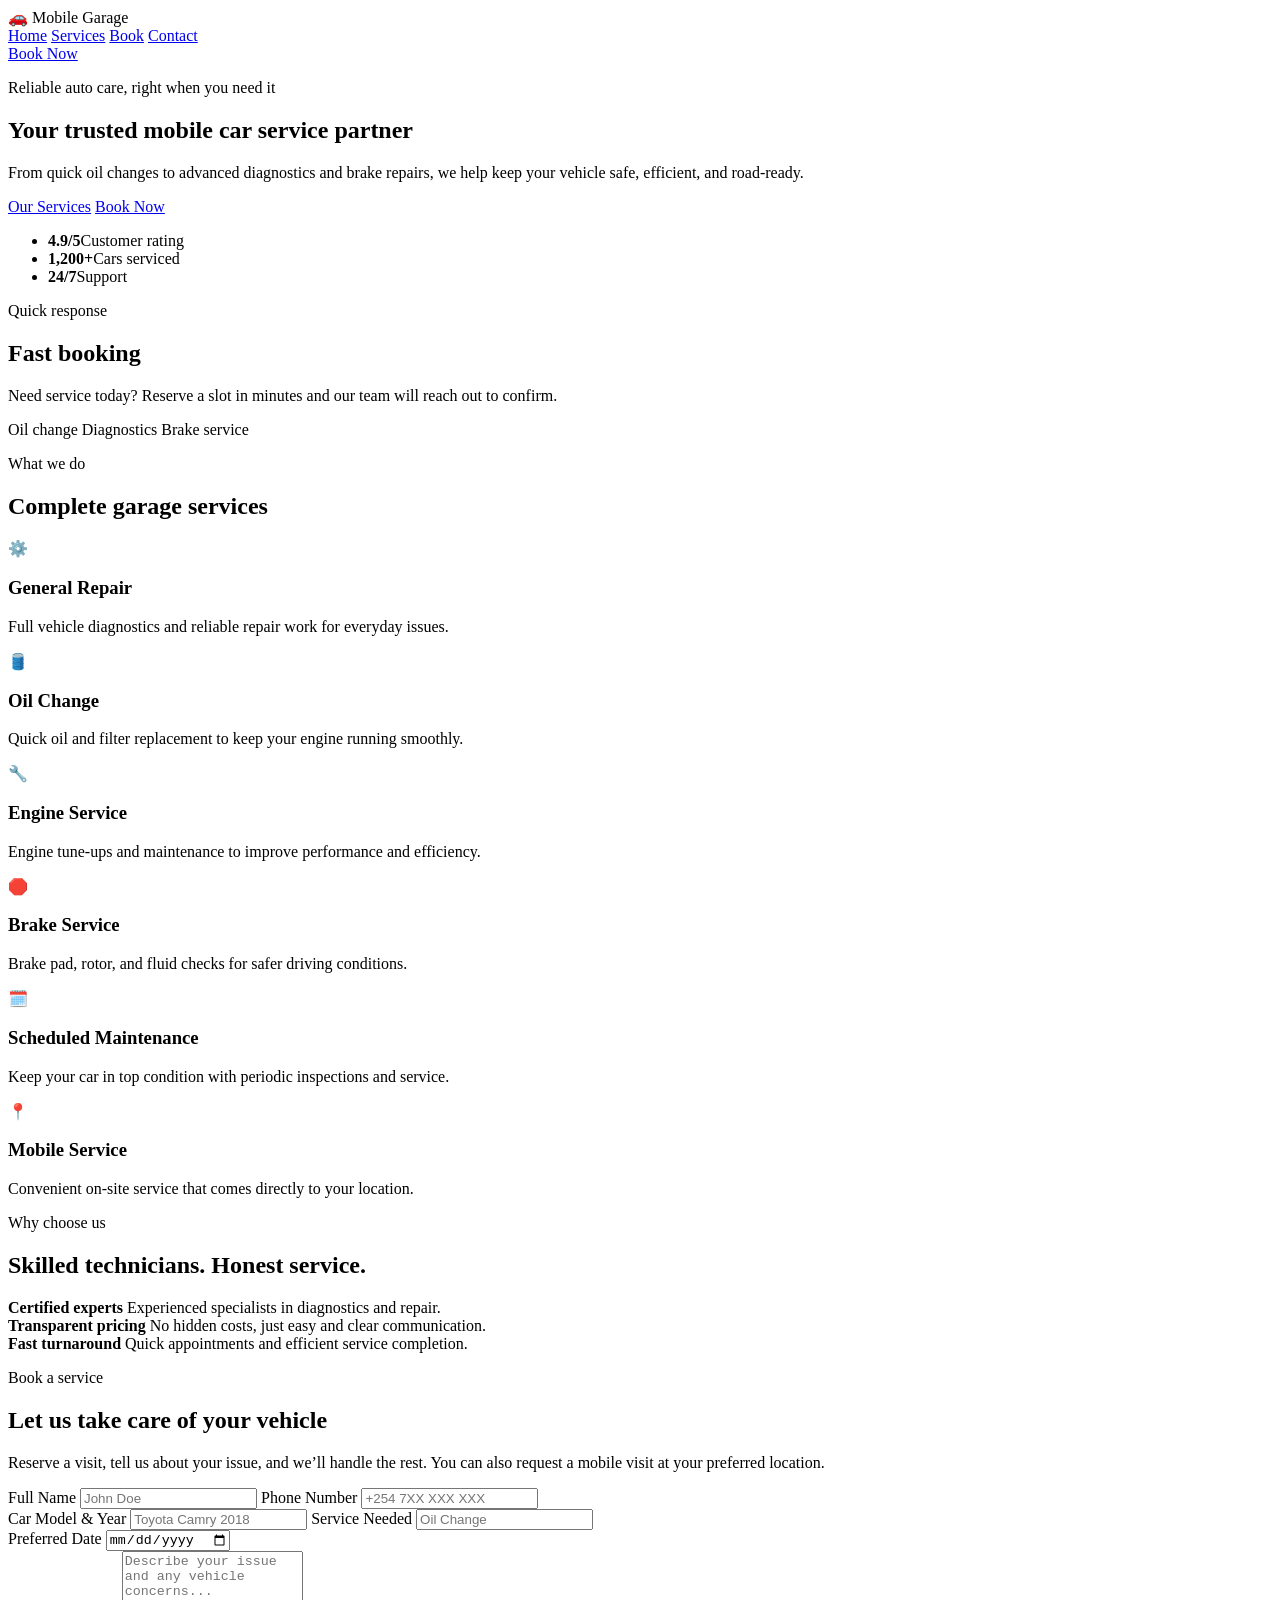
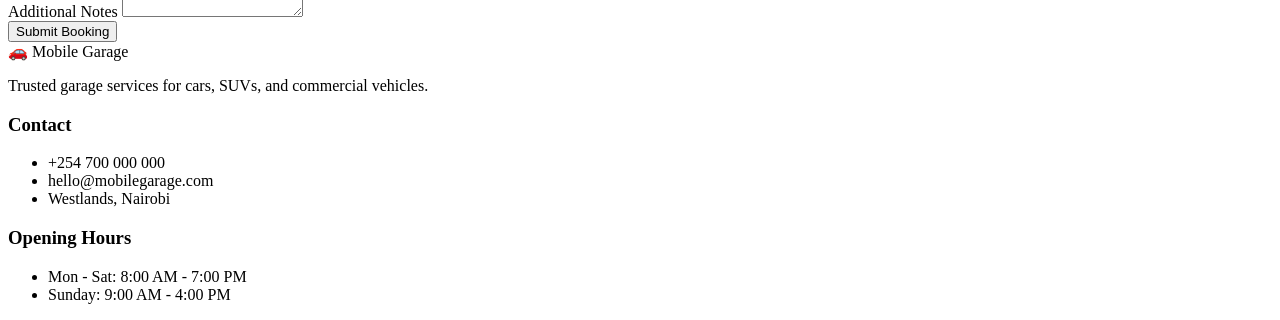
==== index.html @ 9c5ebbee "Create the garage service landing page website in the repository" ====
<!DOCTYPE html>
<html lang="en">
  <head>
    <meta charset="UTF-8" />
    <meta name="viewport" content="width=device-width, initial-scale=1.0" />
    <title>Mobile Garage | Trusted Auto Repair</title>
    <meta
      name="description"
      content="Mobile Garage offers fast, trusted vehicle repair, diagnostics, and maintenance services for every driver."
    />
    <link rel="preconnect" href="https://fonts.googleapis.com" />
    <link rel="preconnect" href="https://fonts.gstatic.com" crossorigin />
    <link
      href="https://fonts.googleapis.com/css2?family=Inter:wght@400;500;600;700;800&display=swap"
      rel="stylesheet"
    />
    <link rel="stylesheet" href="styles.css" />
  </head>
  <body>
    <header class="topbar">
      <div class="container nav">
        <div class="brand">
          <span class="brand-mark">🚗</span>
          <span>Mobile Garage</span>
        </div>
        <nav class="nav-links" aria-label="Main navigation">
          <a href="#home">Home</a>
          <a href="#services">Services</a>
          <a href="#booking">Book</a>
          <a href="#contact">Contact</a>
        </nav>
        <a class="nav-button" href="#booking">Book Now</a>
      </div>
    </header>

    <main>
      <section id="home" class="hero">
        <div class="hero-overlay"></div>
        <div class="container hero-content">
          <div class="hero-copy">
            <p class="eyebrow">Reliable auto care, right when you need it</p>
            <h1>Your trusted mobile car service partner</h1>
            <p class="lead">
              From quick oil changes to advanced diagnostics and brake repairs, we help keep your
              vehicle safe, efficient, and road-ready.
            </p>
            <div class="cta-row">
              <a class="primary-btn" href="#services">Our Services</a>
              <a class="secondary-btn" href="#booking">Book Now</a>
            </div>
            <ul class="stats" aria-label="Garage stats">
              <li><strong>4.9/5</strong><span>Customer rating</span></li>
              <li><strong>1,200+</strong><span>Cars serviced</span></li>
              <li><strong>24/7</strong><span>Support</span></li>
            </ul>
          </div>
          <div class="hero-card">
            <div class="card-badge">Quick response</div>
            <h2>Fast booking</h2>
            <p>
              Need service today? Reserve a slot in minutes and our team will reach out to confirm.
            </p>
            <div class="mini-list">
              <span>Oil change</span>
              <span>Diagnostics</span>
              <span>Brake service</span>
            </div>
          </div>
        </div>
      </section>

      <section id="services" class="section services-section">
        <div class="container">
          <div class="section-heading">
            <p class="eyebrow dark">What we do</p>
            <h2>Complete garage services</h2>
          </div>

          <div class="service-grid">
            <article class="service-card">
              <div class="service-icon">⚙️</div>
              <h3>General Repair</h3>
              <p>Full vehicle diagnostics and reliable repair work for everyday issues.</p>
            </article>
            <article class="service-card">
              <div class="service-icon">🛢️</div>
              <h3>Oil Change</h3>
              <p>Quick oil and filter replacement to keep your engine running smoothly.</p>
            </article>
            <article class="service-card">
              <div class="service-icon">🔧</div>
              <h3>Engine Service</h3>
              <p>Engine tune-ups and maintenance to improve performance and efficiency.</p>
            </article>
            <article class="service-card">
              <div class="service-icon">🛑</div>
              <h3>Brake Service</h3>
              <p>Brake pad, rotor, and fluid checks for safer driving conditions.</p>
            </article>
            <article class="service-card">
              <div class="service-icon">🗓️</div>
              <h3>Scheduled Maintenance</h3>
              <p>Keep your car in top condition with periodic inspections and service.</p>
            </article>
            <article class="service-card">
              <div class="service-icon">📍</div>
              <h3>Mobile Service</h3>
              <p>Convenient on-site service that comes directly to your location.</p>
            </article>
          </div>
        </div>
      </section>

      <section class="section feature-strip">
        <div class="container feature-grid">
          <div>
            <p class="eyebrow dark">Why choose us</p>
            <h2>Skilled technicians. Honest service.</h2>
          </div>
          <div class="feature-points">
            <div>
              <strong>Certified experts</strong>
              <span>Experienced specialists in diagnostics and repair.</span>
            </div>
            <div>
              <strong>Transparent pricing</strong>
              <span>No hidden costs, just easy and clear communication.</span>
            </div>
            <div>
              <strong>Fast turnaround</strong>
              <span>Quick appointments and efficient service completion.</span>
            </div>
          </div>
        </div>
      </section>

      <section id="booking" class="section booking-section">
        <div class="container booking-wrap">
          <div class="booking-copy">
            <p class="eyebrow dark">Book a service</p>
            <h2>Let us take care of your vehicle</h2>
            <p>
              Reserve a visit, tell us about your issue, and we’ll handle the rest. You can also
              request a mobile visit at your preferred location.
            </p>
          </div>

          <form id="bookingForm" class="booking-form">
            <div class="field-row two-col">
              <label>
                <span>Full Name</span>
                <input type="text" name="name" placeholder="John Doe" required />
              </label>
              <label>
                <span>Phone Number</span>
                <input type="tel" name="phone" placeholder="+254 7XX XXX XXX" required />
              </label>
            </div>

            <div class="field-row two-col">
              <label>
                <span>Car Model & Year</span>
                <input type="text" name="car" placeholder="Toyota Camry 2018" required />
              </label>
              <label>
                <span>Service Needed</span>
                <input type="text" name="service" placeholder="Oil Change" required />
              </label>
            </div>

            <div class="field-row">
              <label>
                <span>Preferred Date</span>
                <input type="date" name="date" required />
              </label>
            </div>

            <div class="field-row">
              <label>
                <span>Additional Notes</span>
                <textarea
                  name="notes"
                  rows="4"
                  placeholder="Describe your issue and any vehicle concerns..."
                ></textarea>
              </label>
            </div>

            <button type="submit" class="primary-btn form-submit">Submit Booking</button>
          </form>
        </div>
      </section>
    </main>

    <footer id="contact" class="site-footer">
      <div class="container footer-grid">
        <div>
          <div class="brand footer-brand">
            <span class="brand-mark">🚗</span>
            <span>Mobile Garage</span>
          </div>
          <p>Trusted garage services for cars, SUVs, and commercial vehicles.</p>
        </div>

        <div>
          <h3>Contact</h3>
          <ul>
            <li>+254 700 000 000</li>
            <li>hello@mobilegarage.com</li>
            <li>Westlands, Nairobi</li>
          </ul>
        </div>

        <div>
          <h3>Opening Hours</h3>
          <ul>
            <li>Mon - Sat: 8:00 AM - 7:00 PM</li>
            <li>Sunday: 9:00 AM - 4:00 PM</li>
          </ul>
        </div>
      </div>
    </footer>

    <script src="script.js"></script>
  </body>
</html>
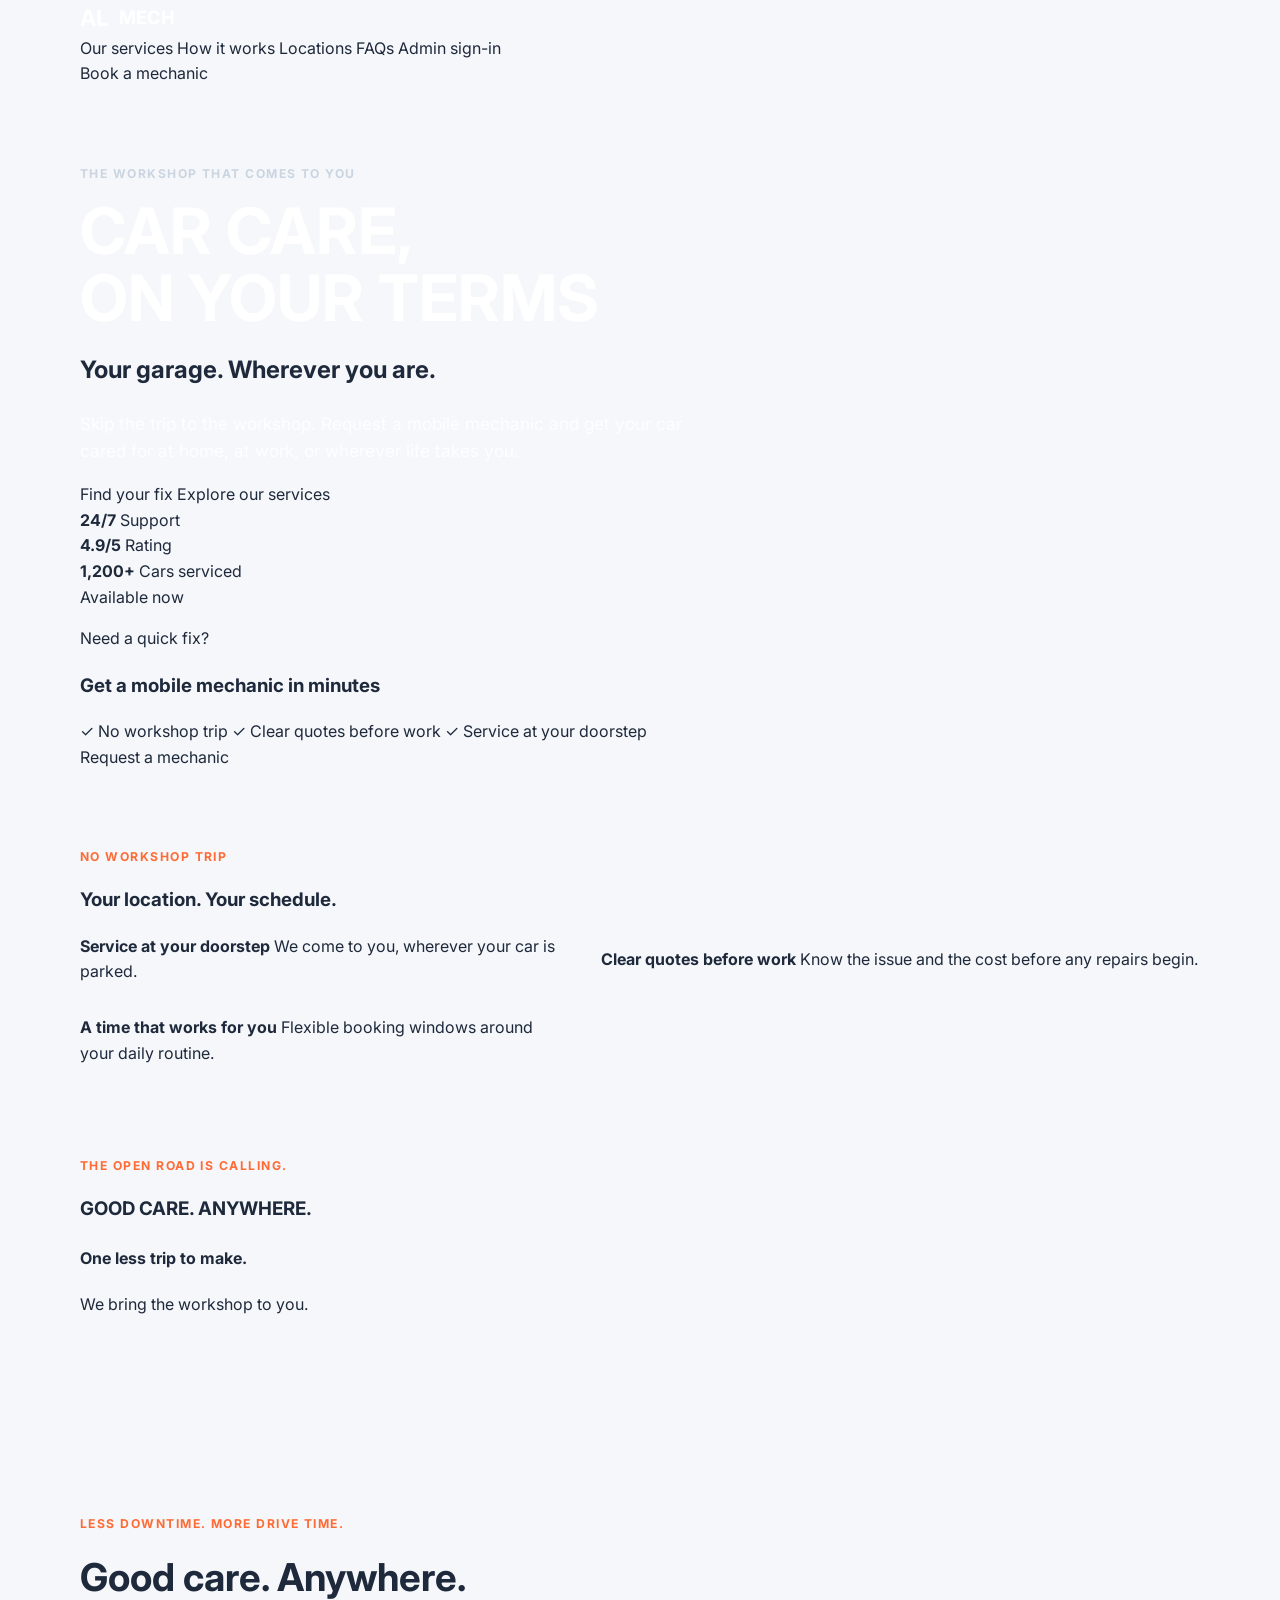
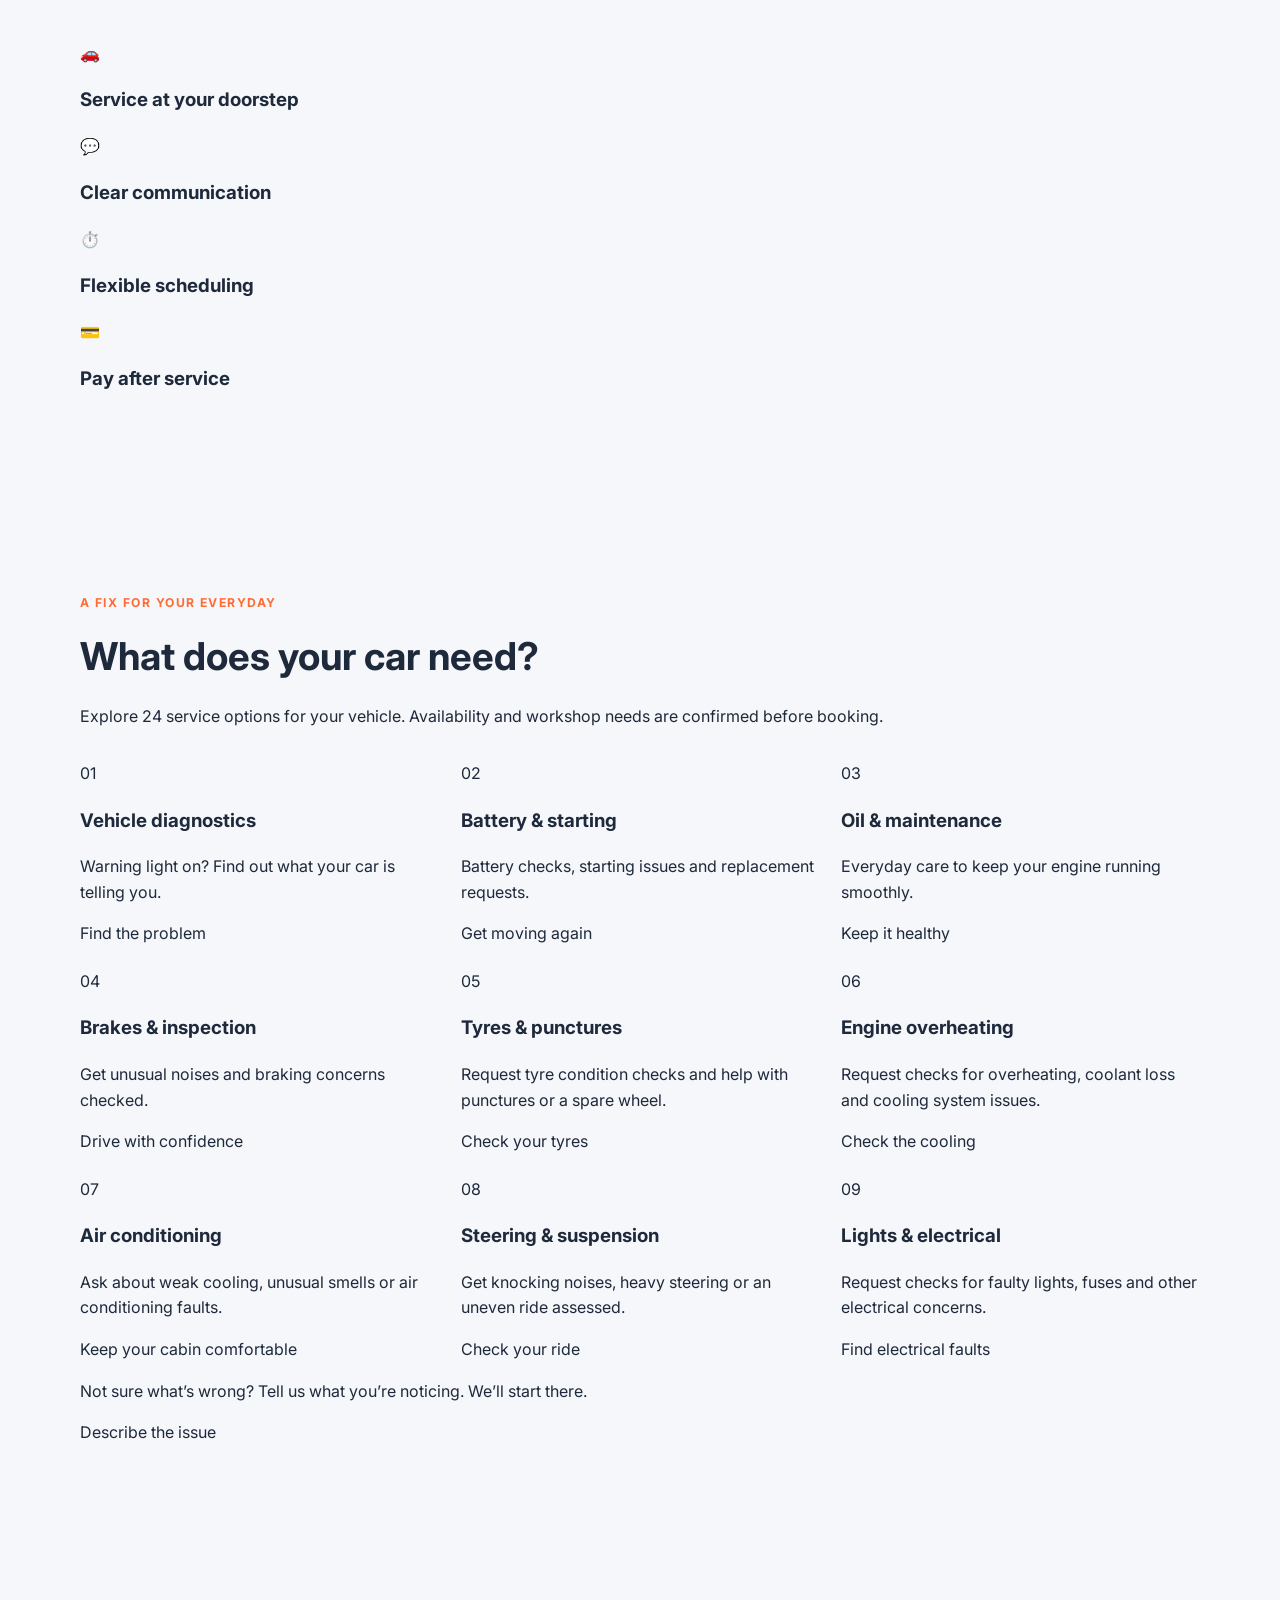
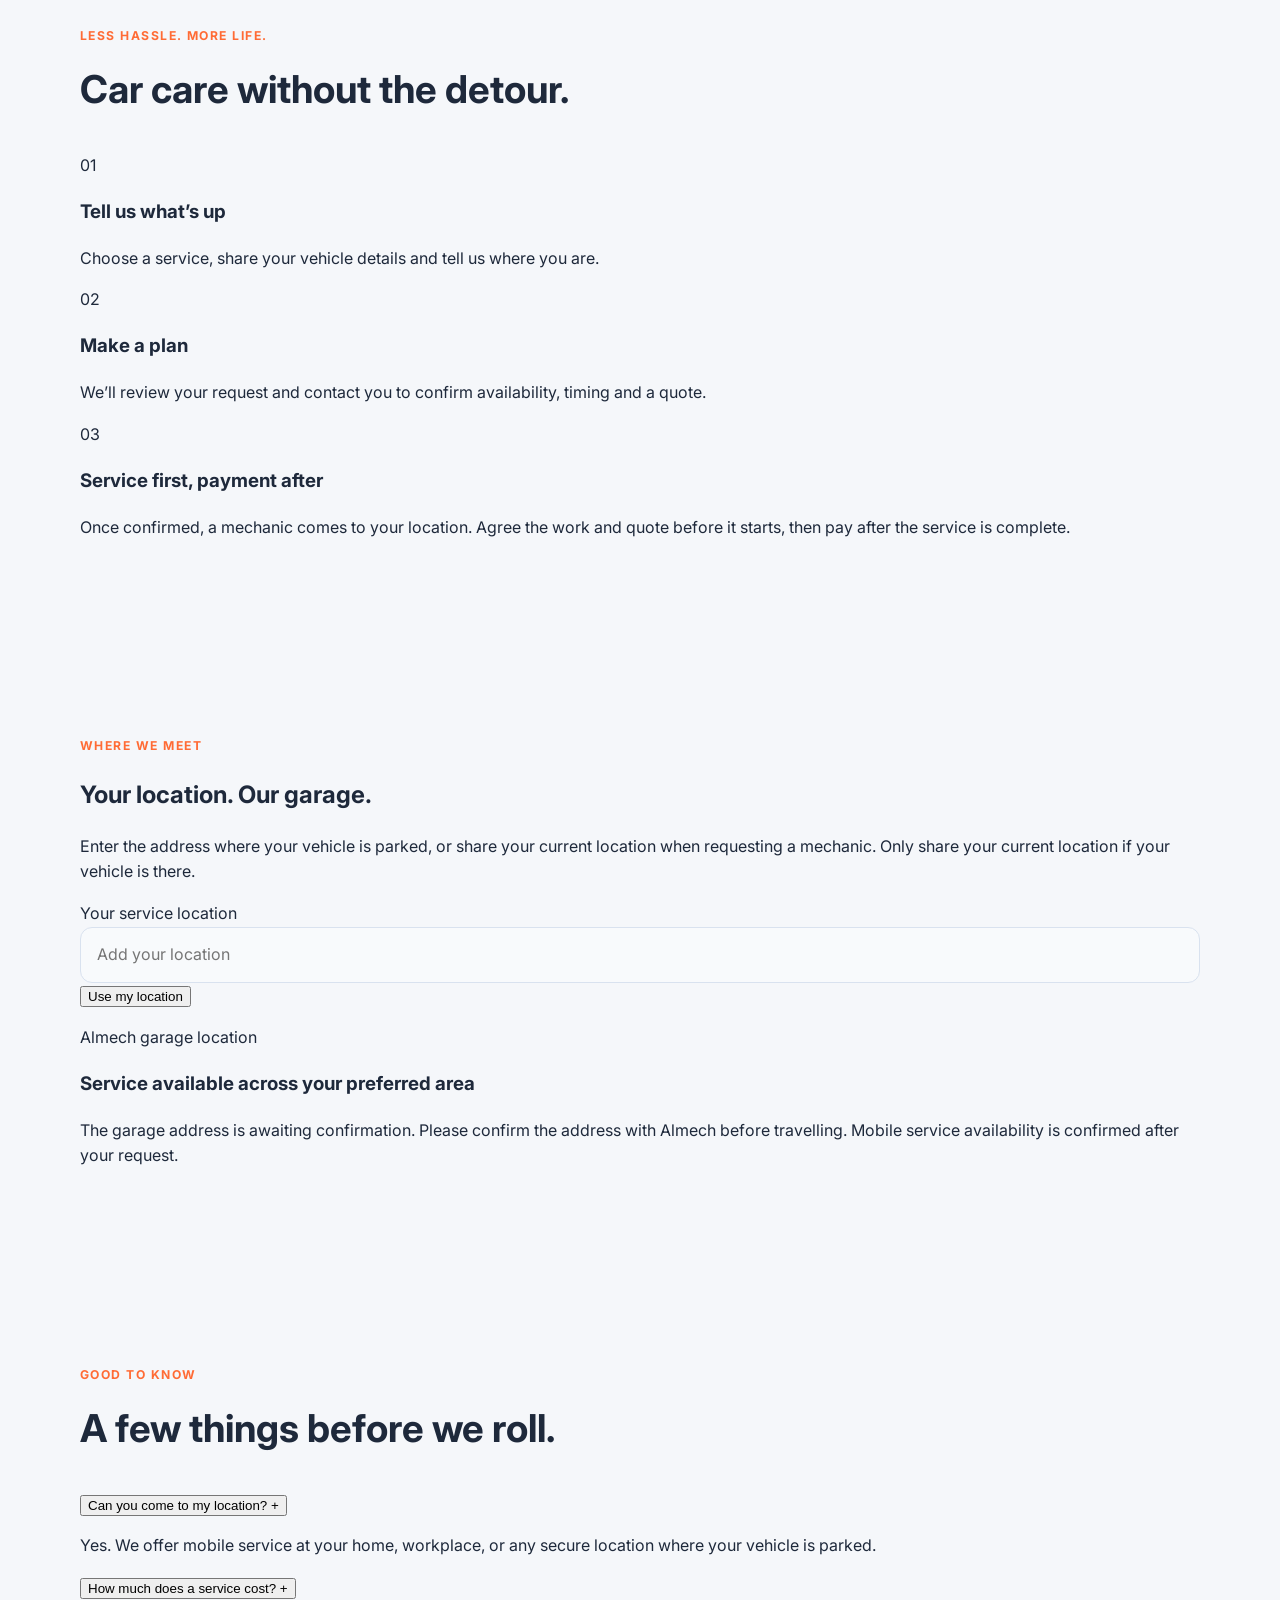
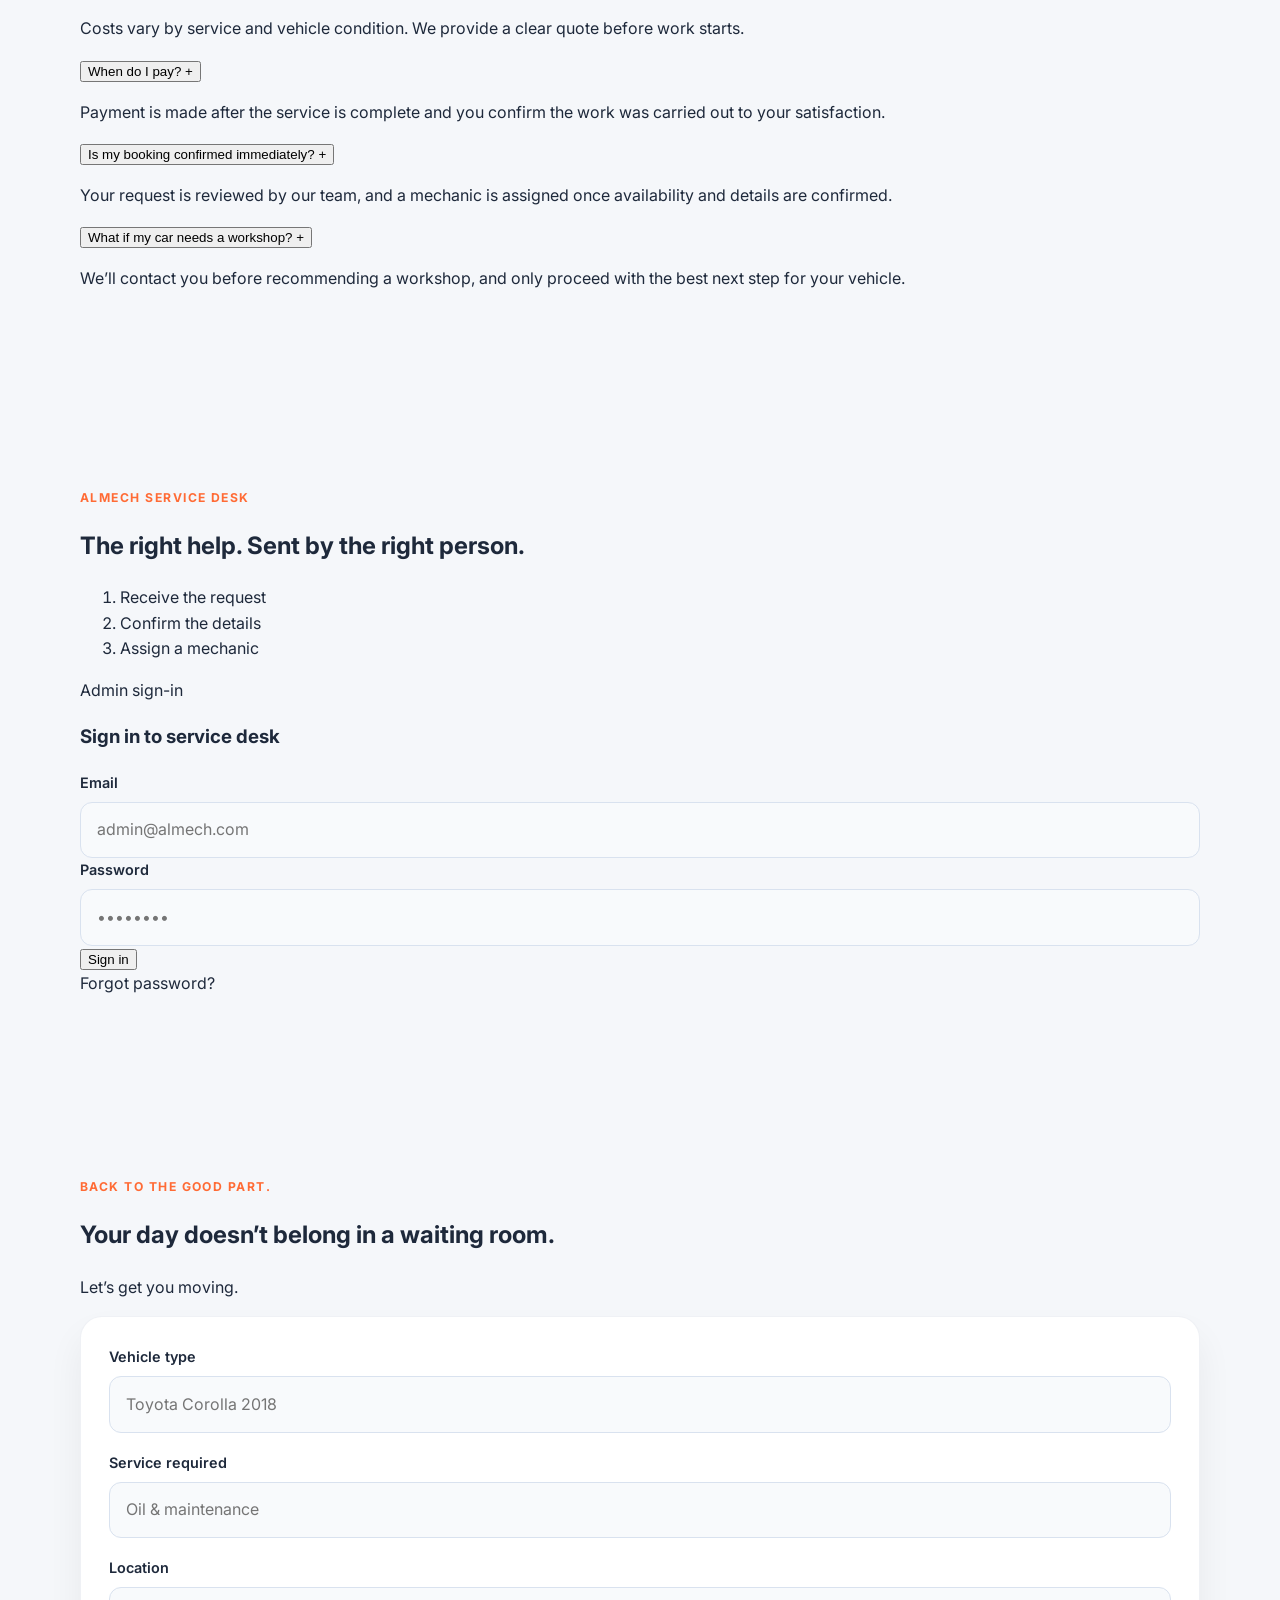
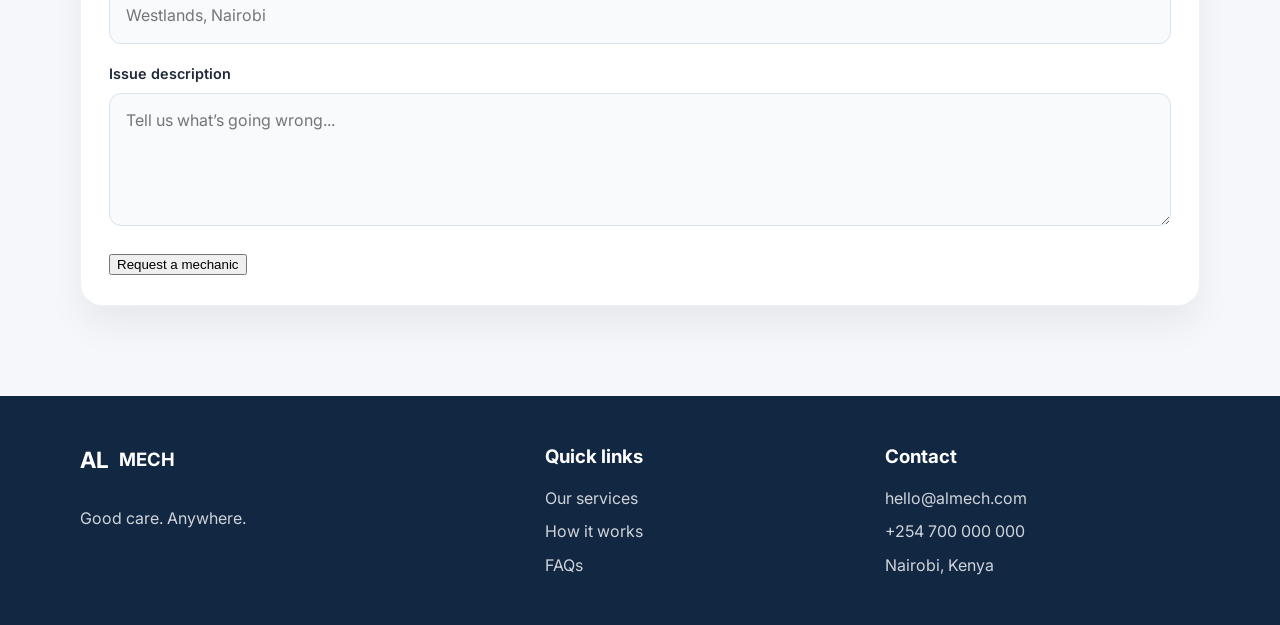
==== commit fa372cf4: "Replace the landing page with the polished ALMECH homepage design" ====
--- a/index.html
+++ b/index.html
@@ -3,67 +3,157 @@
   <head>
     <meta charset="UTF-8" />
     <meta name="viewport" content="width=device-width, initial-scale=1.0" />
-    <title>Mobile Garage | Trusted Auto Repair</title>
+    <title>ALMECH | Your garage. Wherever you are.</title>
     <meta
       name="description"
-      content="Mobile Garage offers fast, trusted vehicle repair, diagnostics, and maintenance services for every driver."
+      content="ALMECH brings the workshop to you with mobile garage services, diagnostics, maintenance and repairs at your location."
     />
     <link rel="preconnect" href="https://fonts.googleapis.com" />
     <link rel="preconnect" href="https://fonts.gstatic.com" crossorigin />
     <link
-      href="https://fonts.googleapis.com/css2?family=Inter:wght@400;500;600;700;800&display=swap"
+      href="https://fonts.googleapis.com/css2?family=Inter:wght@400;500;600;700;800;900&display=swap"
       rel="stylesheet"
     />
     <link rel="stylesheet" href="styles.css" />
   </head>
   <body>
-    <header class="topbar">
-      <div class="container nav">
-        <div class="brand">
-          <span class="brand-mark">🚗</span>
-          <span>Mobile Garage</span>
-        </div>
-        <nav class="nav-links" aria-label="Main navigation">
-          <a href="#home">Home</a>
-          <a href="#services">Services</a>
-          <a href="#booking">Book</a>
-          <a href="#contact">Contact</a>
+    <header class="site-header">
+      <div class="container nav-bar">
+        <a href="#top" class="brand" aria-label="ALMECH home">
+          <span class="brand-mark">AL</span>
+          <span>MECH</span>
+        </a>
+
+        <nav class="main-nav" aria-label="Main navigation">
+          <a href="#services">Our services</a>
+          <a href="#how-it-works">How it works</a>
+          <a href="#locations">Locations</a>
+          <a href="#faqs">FAQs</a>
+          <a href="#admin">Admin sign-in</a>
         </nav>
-        <a class="nav-button" href="#booking">Book Now</a>
+
+        <a href="#book" class="btn btn-primary">Book a mechanic</a>
       </div>
     </header>
 
-    <main>
-      <section id="home" class="hero">
-        <div class="hero-overlay"></div>
-        <div class="container hero-content">
+    <main id="top">
+      <section class="hero">
+        <div class="container hero-grid">
           <div class="hero-copy">
-            <p class="eyebrow">Reliable auto care, right when you need it</p>
-            <h1>Your trusted mobile car service partner</h1>
+            <p class="eyebrow">THE WORKSHOP THAT COMES TO YOU</p>
+            <h1>
+              CAR CARE,<br />
+              ON YOUR TERMS
+            </h1>
+            <h2>Your garage. Wherever you are.</h2>
             <p class="lead">
-              From quick oil changes to advanced diagnostics and brake repairs, we help keep your
-              vehicle safe, efficient, and road-ready.
+              Skip the trip to the workshop. Request a mobile mechanic and get your car cared for
+              at home, at work, or wherever life takes you.
             </p>
-            <div class="cta-row">
-              <a class="primary-btn" href="#services">Our Services</a>
-              <a class="secondary-btn" href="#booking">Book Now</a>
-            </div>
-            <ul class="stats" aria-label="Garage stats">
-              <li><strong>4.9/5</strong><span>Customer rating</span></li>
-              <li><strong>1,200+</strong><span>Cars serviced</span></li>
-              <li><strong>24/7</strong><span>Support</span></li>
-            </ul>
-          </div>
-          <div class="hero-card">
-            <div class="card-badge">Quick response</div>
-            <h2>Fast booking</h2>
-            <p>
-              Need service today? Reserve a slot in minutes and our team will reach out to confirm.
-            </p>
-            <div class="mini-list">
-              <span>Oil change</span>
-              <span>Diagnostics</span>
-              <span>Brake service</span>
+
+            <div class="hero-actions">
+              <a href="#book" class="btn btn-primary">Find your fix</a>
+              <a href="#services" class="btn btn-secondary">Explore our services</a>
+            </div>
+
+            <div class="hero-mini-stats">
+              <div>
+                <strong>24/7</strong>
+                <span>Support</span>
+              </div>
+              <div>
+                <strong>4.9/5</strong>
+                <span>Rating</span>
+              </div>
+              <div>
+                <strong>1,200+</strong>
+                <span>Cars serviced</span>
+              </div>
+            </div>
+          </div>
+
+          <div class="hero-panel">
+            <div class="panel-topline">
+              <span class="dot"></span>
+              <span>Available now</span>
+            </div>
+
+            <div class="panel-card">
+              <p class="small-label">Need a quick fix?</p>
+              <h3>Get a mobile mechanic in minutes</h3>
+
+              <div class="check-list">
+                <span>✓ No workshop trip</span>
+                <span>✓ Clear quotes before work</span>
+                <span>✓ Service at your doorstep</span>
+              </div>
+
+              <a href="#book" class="btn btn-primary full-width">Request a mechanic</a>
+            </div>
+          </div>
+        </div>
+      </section>
+
+      <section class="feature-band">
+        <div class="container feature-band-inner">
+          <div class="feature-copy">
+            <p class="eyebrow dark">NO WORKSHOP TRIP</p>
+            <h3>Your location. Your schedule.</h3>
+          </div>
+
+          <div class="feature-grid">
+            <div class="feature-item">
+              <strong>Service at your doorstep</strong>
+              <span>We come to you, wherever your car is parked.</span>
+            </div>
+            <div class="feature-item">
+              <strong>Clear quotes before work</strong>
+              <span>Know the issue and the cost before any repairs begin.</span>
+            </div>
+            <div class="feature-item">
+              <strong>A time that works for you</strong>
+              <span>Flexible booking windows around your daily routine.</span>
+            </div>
+          </div>
+        </div>
+      </section>
+
+      <section class="section intro-banner">
+        <div class="container intro-layout">
+          <div>
+            <p class="eyebrow dark">THE OPEN ROAD IS CALLING.</p>
+            <h3>GOOD CARE. ANYWHERE.</h3>
+          </div>
+          <div class="intro-stat-block">
+            <h4>One less trip to make.</h4>
+            <p>We bring the workshop to you.</p>
+          </div>
+        </div>
+      </section>
+
+      <section class="section benefits">
+        <div class="container">
+          <div class="section-heading">
+            <p class="eyebrow dark">LESS DOWNTIME. MORE DRIVE TIME.</p>
+            <h2>Good care. Anywhere.</h2>
+          </div>
+
+          <div class="benefit-grid">
+            <div class="benefit-box">
+              <span class="icon">🚗</span>
+              <h3>Service at your doorstep</h3>
+            </div>
+            <div class="benefit-box">
+              <span class="icon">💬</span>
+              <h3>Clear communication</h3>
+            </div>
+            <div class="benefit-box">
+              <span class="icon">⏱️</span>
+              <h3>Flexible scheduling</h3>
+            </div>
+            <div class="benefit-box">
+              <span class="icon">💳</span>
+              <h3>Pay after service</h3>
             </div>
           </div>
         </div>
@@ -71,151 +161,313 @@
 
       <section id="services" class="section services-section">
         <div class="container">
+          <div class="section-heading split-heading">
+            <div>
+              <p class="eyebrow dark">A FIX FOR YOUR EVERYDAY</p>
+              <h2>What does your car need?</h2>
+            </div>
+            <p class="section-intro">
+              Explore 24 service options for your vehicle. Availability and workshop needs are
+              confirmed before booking.
+            </p>
+          </div>
+
+          <div class="service-grid">
+            <article class="service-item">
+              <span class="service-index">01</span>
+              <h3>Vehicle diagnostics</h3>
+              <p>Warning light on? Find out what your car is telling you.</p>
+              <a href="#book">Find the problem</a>
+            </article>
+
+            <article class="service-item">
+              <span class="service-index">02</span>
+              <h3>Battery & starting</h3>
+              <p>Battery checks, starting issues and replacement requests.</p>
+              <a href="#book">Get moving again</a>
+            </article>
+
+            <article class="service-item">
+              <span class="service-index">03</span>
+              <h3>Oil & maintenance</h3>
+              <p>Everyday care to keep your engine running smoothly.</p>
+              <a href="#book">Keep it healthy</a>
+            </article>
+
+            <article class="service-item">
+              <span class="service-index">04</span>
+              <h3>Brakes & inspection</h3>
+              <p>Get unusual noises and braking concerns checked.</p>
+              <a href="#book">Drive with confidence</a>
+            </article>
+
+            <article class="service-item">
+              <span class="service-index">05</span>
+              <h3>Tyres & punctures</h3>
+              <p>Request tyre condition checks and help with punctures or a spare wheel.</p>
+              <a href="#book">Check your tyres</a>
+            </article>
+
+            <article class="service-item">
+              <span class="service-index">06</span>
+              <h3>Engine overheating</h3>
+              <p>Request checks for overheating, coolant loss and cooling system issues.</p>
+              <a href="#book">Check the cooling</a>
+            </article>
+
+            <article class="service-item">
+              <span class="service-index">07</span>
+              <h3>Air conditioning</h3>
+              <p>Ask about weak cooling, unusual smells or air conditioning faults.</p>
+              <a href="#book">Keep your cabin comfortable</a>
+            </article>
+
+            <article class="service-item">
+              <span class="service-index">08</span>
+              <h3>Steering & suspension</h3>
+              <p>Get knocking noises, heavy steering or an uneven ride assessed.</p>
+              <a href="#book">Check your ride</a>
+            </article>
+
+            <article class="service-item">
+              <span class="service-index">09</span>
+              <h3>Lights & electrical</h3>
+              <p>Request checks for faulty lights, fuses and other electrical concerns.</p>
+              <a href="#book">Find electrical faults</a>
+            </article>
+          </div>
+
+          <div class="callout-box">
+            <p>
+              Not sure what’s wrong? Tell us what you’re noticing. We’ll start there.
+            </p>
+            <a href="#book" class="btn btn-primary">Describe the issue</a>
+          </div>
+        </div>
+      </section>
+
+      <section id="how-it-works" class="section workflow-section">
+        <div class="container">
+          <div class="section-heading center-heading">
+            <p class="eyebrow dark">LESS HASSLE. MORE LIFE.</p>
+            <h2>Car care without the detour.</h2>
+          </div>
+
+          <div class="workflow-grid">
+            <div class="step-card">
+              <span class="step-number">01</span>
+              <h3>Tell us what’s up</h3>
+              <p>Choose a service, share your vehicle details and tell us where you are.</p>
+            </div>
+
+            <div class="step-card">
+              <span class="step-number">02</span>
+              <h3>Make a plan</h3>
+              <p>We’ll review your request and contact you to confirm availability, timing and a quote.</p>
+            </div>
+
+            <div class="step-card">
+              <span class="step-number">03</span>
+              <h3>Service first, payment after</h3>
+              <p>
+                Once confirmed, a mechanic comes to your location. Agree the work and quote before
+                it starts, then pay after the service is complete.
+              </p>
+            </div>
+          </div>
+        </div>
+      </section>
+
+      <section id="locations" class="section location-section">
+        <div class="container location-grid">
+          <div class="location-content">
+            <p class="eyebrow dark">WHERE WE MEET</p>
+            <h2>Your location. Our garage.</h2>
+            <p>
+              Enter the address where your vehicle is parked, or share your current location when
+              requesting a mechanic. Only share your current location if your vehicle is there.
+            </p>
+
+            <div class="location-box">
+              <label for="locationInput">Your service location</label>
+              <div class="location-input-wrap">
+                <input id="locationInput" type="text" placeholder="Add your location" />
+                <button type="button" class="btn btn-primary small-btn">Use my location</button>
+              </div>
+            </div>
+          </div>
+
+          <div class="location-card">
+            <p class="small-label">Almech garage location</p>
+            <h3>Service available across your preferred area</h3>
+            <p>
+              The garage address is awaiting confirmation. Please confirm the address with Almech
+              before travelling. Mobile service availability is confirmed after your request.
+            </p>
+          </div>
+        </div>
+      </section>
+
+      <section class="section faq-section" id="faqs">
+        <div class="container faq-wrap">
           <div class="section-heading">
-            <p class="eyebrow dark">What we do</p>
-            <h2>Complete garage services</h2>
-          </div>
-
-          <div class="service-grid">
-            <article class="service-card">
-              <div class="service-icon">⚙️</div>
-              <h3>General Repair</h3>
-              <p>Full vehicle diagnostics and reliable repair work for everyday issues.</p>
-            </article>
-            <article class="service-card">
-              <div class="service-icon">🛢️</div>
-              <h3>Oil Change</h3>
-              <p>Quick oil and filter replacement to keep your engine running smoothly.</p>
-            </article>
-            <article class="service-card">
-              <div class="service-icon">🔧</div>
-              <h3>Engine Service</h3>
-              <p>Engine tune-ups and maintenance to improve performance and efficiency.</p>
-            </article>
-            <article class="service-card">
-              <div class="service-icon">🛑</div>
-              <h3>Brake Service</h3>
-              <p>Brake pad, rotor, and fluid checks for safer driving conditions.</p>
-            </article>
-            <article class="service-card">
-              <div class="service-icon">🗓️</div>
-              <h3>Scheduled Maintenance</h3>
-              <p>Keep your car in top condition with periodic inspections and service.</p>
-            </article>
-            <article class="service-card">
-              <div class="service-icon">📍</div>
-              <h3>Mobile Service</h3>
-              <p>Convenient on-site service that comes directly to your location.</p>
-            </article>
-          </div>
-        </div>
-      </section>
-
-      <section class="section feature-strip">
-        <div class="container feature-grid">
-          <div>
-            <p class="eyebrow dark">Why choose us</p>
-            <h2>Skilled technicians. Honest service.</h2>
-          </div>
-          <div class="feature-points">
-            <div>
-              <strong>Certified experts</strong>
-              <span>Experienced specialists in diagnostics and repair.</span>
-            </div>
-            <div>
-              <strong>Transparent pricing</strong>
-              <span>No hidden costs, just easy and clear communication.</span>
-            </div>
-            <div>
-              <strong>Fast turnaround</strong>
-              <span>Quick appointments and efficient service completion.</span>
-            </div>
-          </div>
-        </div>
-      </section>
-
-      <section id="booking" class="section booking-section">
-        <div class="container booking-wrap">
-          <div class="booking-copy">
-            <p class="eyebrow dark">Book a service</p>
-            <h2>Let us take care of your vehicle</h2>
-            <p>
-              Reserve a visit, tell us about your issue, and we’ll handle the rest. You can also
-              request a mobile visit at your preferred location.
-            </p>
-          </div>
-
-          <form id="bookingForm" class="booking-form">
-            <div class="field-row two-col">
-              <label>
-                <span>Full Name</span>
-                <input type="text" name="name" placeholder="John Doe" required />
-              </label>
-              <label>
-                <span>Phone Number</span>
-                <input type="tel" name="phone" placeholder="+254 7XX XXX XXX" required />
-              </label>
-            </div>
-
-            <div class="field-row two-col">
-              <label>
-                <span>Car Model & Year</span>
-                <input type="text" name="car" placeholder="Toyota Camry 2018" required />
-              </label>
-              <label>
-                <span>Service Needed</span>
-                <input type="text" name="service" placeholder="Oil Change" required />
-              </label>
-            </div>
-
+            <p class="eyebrow dark">GOOD TO KNOW</p>
+            <h2>A few things before we roll.</h2>
+          </div>
+
+          <div class="faq-list">
+            <div class="faq-item active">
+              <button class="faq-question" type="button">
+                Can you come to my location?
+                <span>+</span>
+              </button>
+              <div class="faq-answer">
+                <p>Yes. We offer mobile service at your home, workplace, or any secure location where your vehicle is parked.</p>
+              </div>
+            </div>
+
+            <div class="faq-item">
+              <button class="faq-question" type="button">
+                How much does a service cost?
+                <span>+</span>
+              </button>
+              <div class="faq-answer">
+                <p>Costs vary by service and vehicle condition. We provide a clear quote before work starts.</p>
+              </div>
+            </div>
+
+            <div class="faq-item">
+              <button class="faq-question" type="button">
+                When do I pay?
+                <span>+</span>
+              </button>
+              <div class="faq-answer">
+                <p>Payment is made after the service is complete and you confirm the work was carried out to your satisfaction.</p>
+              </div>
+            </div>
+
+            <div class="faq-item">
+              <button class="faq-question" type="button">
+                Is my booking confirmed immediately?
+                <span>+</span>
+              </button>
+              <div class="faq-answer">
+                <p>Your request is reviewed by our team, and a mechanic is assigned once availability and details are confirmed.</p>
+              </div>
+            </div>
+
+            <div class="faq-item">
+              <button class="faq-question" type="button">
+                What if my car needs a workshop?
+                <span>+</span>
+              </button>
+              <div class="faq-answer">
+                <p>We’ll contact you before recommending a workshop, and only proceed with the best next step for your vehicle.</p>
+              </div>
+            </div>
+          </div>
+        </div>
+      </section>
+
+      <section class="section admin-section" id="admin">
+        <div class="container admin-wrap">
+          <div class="admin-copy">
+            <p class="eyebrow dark">ALMECH SERVICE DESK</p>
+            <h2>The right help. Sent by the right person.</h2>
+            <ol>
+              <li>Receive the request</li>
+              <li>Confirm the details</li>
+              <li>Assign a mechanic</li>
+            </ol>
+          </div>
+
+          <div class="admin-card">
+            <p class="small-label">Admin sign-in</p>
+            <h3>Sign in to service desk</h3>
+            <form class="admin-form">
+              <label>
+                <span>Email</span>
+                <input type="email" placeholder="admin@almech.com" />
+              </label>
+              <label>
+                <span>Password</span>
+                <input type="password" placeholder="••••••••" />
+              </label>
+              <button type="submit" class="btn btn-primary full-width">Sign in</button>
+            </form>
+            <a class="admin-link" href="#">Forgot password?</a>
+          </div>
+        </div>
+      </section>
+
+      <section id="book" class="section book-section">
+        <div class="container book-panel">
+          <div class="book-copy">
+            <p class="eyebrow dark">BACK TO THE GOOD PART.</p>
+            <h2>Your day doesn’t belong in a waiting room.</h2>
+            <p>Let’s get you moving.</p>
+          </div>
+
+          <form class="booking-form" id="bookingForm">
             <div class="field-row">
               <label>
-                <span>Preferred Date</span>
-                <input type="date" name="date" required />
+                <span>Vehicle type</span>
+                <input type="text" name="vehicle" placeholder="Toyota Corolla 2018" required />
               </label>
             </div>
 
             <div class="field-row">
               <label>
-                <span>Additional Notes</span>
-                <textarea
-                  name="notes"
-                  rows="4"
-                  placeholder="Describe your issue and any vehicle concerns..."
-                ></textarea>
-              </label>
-            </div>
-
-            <button type="submit" class="primary-btn form-submit">Submit Booking</button>
+                <span>Service required</span>
+                <input type="text" name="service" placeholder="Oil & maintenance" required />
+              </label>
+            </div>
+
+            <div class="field-row">
+              <label>
+                <span>Location</span>
+                <input type="text" name="location" placeholder="Westlands, Nairobi" required />
+              </label>
+            </div>
+
+            <div class="field-row">
+              <label>
+                <span>Issue description</span>
+                <textarea name="issue" rows="4" placeholder="Tell us what’s going wrong..." required></textarea>
+              </label>
+            </div>
+
+            <button type="submit" class="btn btn-primary full-width">Request a mechanic</button>
           </form>
         </div>
       </section>
     </main>
 
-    <footer id="contact" class="site-footer">
+    <footer class="site-footer">
       <div class="container footer-grid">
         <div>
-          <div class="brand footer-brand">
-            <span class="brand-mark">🚗</span>
-            <span>Mobile Garage</span>
-          </div>
-          <p>Trusted garage services for cars, SUVs, and commercial vehicles.</p>
+          <a href="#top" class="brand footer-brand" aria-label="ALMECH homepage">
+            <span class="brand-mark">AL</span>
+            <span>MECH</span>
+          </a>
+          <p>Good care. Anywhere.</p>
+        </div>
+
+        <div>
+          <h3>Quick links</h3>
+          <ul>
+            <li><a href="#services">Our services</a></li>
+            <li><a href="#how-it-works">How it works</a></li>
+            <li><a href="#faqs">FAQs</a></li>
+          </ul>
         </div>
 
         <div>
           <h3>Contact</h3>
           <ul>
+            <li>hello@almech.com</li>
             <li>+254 700 000 000</li>
-            <li>hello@mobilegarage.com</li>
-            <li>Westlands, Nairobi</li>
-          </ul>
-        </div>
-
-        <div>
-          <h3>Opening Hours</h3>
-          <ul>
-            <li>Mon - Sat: 8:00 AM - 7:00 PM</li>
-            <li>Sunday: 9:00 AM - 4:00 PM</li>
+            <li>Nairobi, Kenya</li>
           </ul>
         </div>
       </div>
--- a/styles.css
+++ b/styles.css
@@ -0,0 +1,492 @@
+:root {
+  --navy: #1e3a5f;
+  --navy-dark: #122742;
+  --orange: #ff6b35;
+  --orange-dark: #e85b2f;
+  --white: #ffffff;
+  --text: #1e293b;
+  --muted: #64748b;
+  --light-bg: #f5f7fa;
+  --panel: #eef4ff;
+  --shadow: rgba(15, 23, 42, 0.15);
+}
+
+* {
+  box-sizing: border-box;
+}
+
+html {
+  scroll-behavior: smooth;
+}
+
+body {
+  margin: 0;
+  font-family: "Inter", Arial, sans-serif;
+  background: var(--light-bg);
+  color: var(--text);
+  line-height: 1.6;
+}
+
+a {
+  color: inherit;
+  text-decoration: none;
+}
+
+img {
+  max-width: 100%;
+  display: block;
+}
+
+.container {
+  width: min(1120px, calc(100% - 32px));
+  margin: 0 auto;
+}
+
+.topbar {
+  position: sticky;
+  top: 0;
+  z-index: 20;
+  background: rgba(18, 39, 66, 0.96);
+  backdrop-filter: blur(8px);
+  border-bottom: 1px solid rgba(255, 255, 255, 0.08);
+}
+
+.nav {
+  display: flex;
+  align-items: center;
+  justify-content: space-between;
+  min-height: 76px;
+  gap: 20px;
+}
+
+.brand {
+  display: inline-flex;
+  align-items: center;
+  gap: 10px;
+  font-size: 1.15rem;
+  font-weight: 700;
+  color: var(--white);
+}
+
+.brand-mark {
+  font-size: 1.4rem;
+}
+
+.nav-links {
+  display: flex;
+  align-items: center;
+  gap: 24px;
+  color: rgba(255, 255, 255, 0.8);
+  font-weight: 500;
+}
+
+.nav-links a:hover {
+  color: var(--white);
+}
+
+.nav-button,
+.primary-btn,
+.secondary-btn {
+  display: inline-flex;
+  align-items: center;
+  justify-content: center;
+  border-radius: 10px;
+  font-weight: 700;
+  transition: transform 0.2s ease, background 0.2s ease;
+}
+
+.nav-button,
+.primary-btn {
+  background: var(--orange);
+  color: var(--white);
+  padding: 0.8rem 1.4rem;
+  box-shadow: 0 12px 24px rgba(255, 107, 53, 0.2);
+}
+
+.nav-button:hover,
+.primary-btn:hover,
+.secondary-btn:hover,
+.form-submit:hover {
+  transform: translateY(-1px);
+}
+
+.secondary-btn {
+  background: transparent;
+  color: var(--white);
+  border: 2px solid rgba(255, 255, 255, 0.8);
+  padding: 0.8rem 1.4rem;
+}
+
+.hero {
+  position: relative;
+  background-image: url("https://images.unsplash.com/photo-1492144534655-ae79c964c9d7?auto=format&fit=crop&q=80&w=1200");
+  background-size: cover;
+  background-position: center;
+  min-height: 760px;
+  display: flex;
+  align-items: center;
+}
+
+.hero-overlay {
+  position: absolute;
+  inset: 0;
+  background: linear-gradient(90deg, rgba(18, 39, 66, 0.9), rgba(18, 39, 66, 0.55));
+}
+
+.hero-content {
+  position: relative;
+  z-index: 1;
+  display: grid;
+  grid-template-columns: 1.4fr 0.8fr;
+  align-items: center;
+  gap: 36px;
+  padding: 80px 0;
+}
+
+.eyebrow {
+  margin: 0 0 14px;
+  color: #cbd5e1;
+  text-transform: uppercase;
+  letter-spacing: 0.12em;
+  font-size: 0.76rem;
+  font-weight: 700;
+}
+
+.eyebrow.dark {
+  color: var(--orange);
+}
+
+.hero-copy h1 {
+  margin: 0;
+  font-size: clamp(2.5rem, 5vw, 5rem);
+  line-height: 1.05;
+  color: var(--white);
+  max-width: 620px;
+}
+
+.lead {
+  margin-top: 18px;
+  max-width: 640px;
+  color: rgba(255, 255, 255, 0.84);
+  font-size: 1.08rem;
+}
+
+.cta-row {
+  display: flex;
+  flex-wrap: wrap;
+  gap: 16px;
+  margin-top: 28px;
+}
+
+.stats {
+  list-style: none;
+  display: flex;
+  flex-wrap: wrap;
+  gap: 20px;
+  padding: 0;
+  margin: 32px 0 0;
+}
+
+.stats li {
+  min-width: 130px;
+  color: var(--white);
+}
+
+.stats strong {
+  display: block;
+  font-size: 1.5rem;
+  margin-bottom: 4px;
+}
+
+.stats span {
+  color: rgba(255, 255, 255, 0.75);
+  font-size: 0.9rem;
+}
+
+.hero-card {
+  background: rgba(255, 255, 255, 0.08);
+  border: 1px solid rgba(255, 255, 255, 0.12);
+  backdrop-filter: blur(6px);
+  border-radius: 24px;
+  padding: 28px;
+  box-shadow: inset 0 1px rgba(255, 255, 255, 0.1), 0 18px 40px rgba(15, 23, 42, 0.16);
+  color: var(--white);
+}
+
+.card-badge {
+  display: inline-block;
+  background: rgba(255, 107, 53, 0.2);
+  color: #ffd8c9;
+  padding: 0.5rem 0.8rem;
+  border-radius: 999px;
+  font-size: 0.72rem;
+  font-weight: 700;
+  text-transform: uppercase;
+  letter-spacing: 0.08em;
+}
+
+.hero-card h2 {
+  margin: 18px 0 12px;
+  font-size: 2rem;
+}
+
+.hero-card p {
+  margin: 0;
+  color: rgba(255, 255, 255, 0.8);
+}
+
+.mini-list {
+  display: flex;
+  flex-wrap: wrap;
+  gap: 10px;
+  margin-top: 20px;
+}
+
+.mini-list span {
+  padding: 0.5rem 0.8rem;
+  border-radius: 999px;
+  background: rgba(255, 255, 255, 0.1);
+  border: 1px solid rgba(255, 255, 255, 0.12);
+  font-size: 0.82rem;
+}
+
+.section {
+  padding: 90px 0;
+}
+
+.services-section {
+  background: var(--light-bg);
+}
+
+.section-heading {
+  margin-bottom: 32px;
+}
+
+.section-heading h2,
+.feature-grid h2,
+.booking-copy h2 {
+  margin: 0;
+  font-size: clamp(2rem, 3vw, 3rem);
+  color: var(--text);
+}
+
+.service-grid {
+  display: grid;
+  grid-template-columns: repeat(3, minmax(0, 1fr));
+  gap: 22px;
+}
+
+.service-card {
+  background: var(--white);
+  border: 1px solid rgba(148, 163, 184, 0.18);
+  border-radius: 22px;
+  padding: 28px 22px;
+  box-shadow: 0 16px 30px rgba(15, 23, 42, 0.05);
+}
+
+.service-icon {
+  width: 64px;
+  height: 64px;
+  display: flex;
+  align-items: center;
+  justify-content: center;
+  border-radius: 18px;
+  background: linear-gradient(135deg, #fff0ea, #ffe8dc);
+  font-size: 2rem;
+}
+
+.service-card h3 {
+  margin: 18px 0 8px;
+  font-size: 1.3rem;
+}
+
+.service-card p {
+  margin: 0;
+  color: var(--muted);
+}
+
+.feature-strip {
+  background: linear-gradient(180deg, #f9fbff 0%, #eef3ff 100%);
+}
+
+.feature-grid {
+  display: grid;
+  grid-template-columns: 0.9fr 1.1fr;
+  gap: 30px;
+  align-items: center;
+}
+
+.feature-points {
+  display: grid;
+  gap: 18px;
+}
+
+.feature-points div {
+  background: var(--white);
+  border-radius: 18px;
+  padding: 18px 20px;
+  border: 1px solid rgba(148, 163, 184, 0.1);
+  box-shadow: 0 12px 24px rgba(15, 23, 42, 0.04);
+}
+
+.feature-points strong {
+  display: block;
+  margin-bottom: 5px;
+  font-size: 1.05rem;
+}
+
+.feature-points span {
+  color: var(--muted);
+}
+
+.booking-section {
+  background: #f8fafc;
+}
+
+.booking-wrap {
+  display: grid;
+  grid-template-columns: 0.9fr 1.1fr;
+  gap: 30px;
+  align-items: start;
+}
+
+.booking-copy p:last-child {
+  color: var(--muted);
+  font-size: 1.05rem;
+}
+
+.booking-form {
+  background: var(--white);
+  border: 1px solid rgba(148, 163, 184, 0.15);
+  border-radius: 22px;
+  padding: 28px;
+  box-shadow: 0 20px 36px rgba(15, 23, 42, 0.06);
+}
+
+.field-row {
+  margin-bottom: 18px;
+}
+
+.two-col {
+  display: grid;
+  grid-template-columns: 1fr 1fr;
+  gap: 16px;
+}
+
+label {
+  display: block;
+}
+
+label span {
+  display: block;
+  margin-bottom: 8px;
+  font-size: 0.9rem;
+  font-weight: 600;
+  color: var(--text);
+}
+
+input,
+textarea {
+  width: 100%;
+  border: 1px solid #d9e2ef;
+  border-radius: 12px;
+  background: #f8fafc;
+  padding: 0.9rem 1rem;
+  font: inherit;
+  color: var(--text);
+  transition: border-color 0.2s ease, box-shadow 0.2s ease;
+}
+
+input:focus,
+textarea:focus {
+  outline: none;
+  border-color: var(--orange);
+  box-shadow: 0 0 0 3px rgba(255, 107, 53, 0.12);
+}
+
+textarea {
+  resize: vertical;
+  min-height: 110px;
+}
+
+.form-submit {
+  width: 100%;
+  border: none;
+  cursor: pointer;
+  margin-top: 8px;
+}
+
+.site-footer {
+  background: var(--navy-dark);
+  color: rgba(255, 255, 255, 0.8);
+  padding: 46px 0;
+}
+
+.footer-grid {
+  display: grid;
+  grid-template-columns: 1.4fr 1fr 1fr;
+  gap: 24px;
+}
+
+.footer-brand {
+  margin-bottom: 12px;
+}
+
+.site-footer h3 {
+  margin: 0 0 14px;
+  color: var(--white);
+}
+
+.site-footer ul {
+  list-style: none;
+  padding: 0;
+  margin: 0;
+  display: grid;
+  gap: 8px;
+}
+
+@media (max-width: 900px) {
+  .hero-content,
+  .booking-wrap,
+  .feature-grid,
+  .service-grid,
+  .footer-grid {
+    grid-template-columns: 1fr;
+  }
+
+  .nav {
+    flex-wrap: wrap;
+    padding: 14px 0;
+  }
+
+  .nav-links {
+    order: 3;
+    width: 100%;
+    justify-content: center;
+  }
+
+  .hero {
+    min-height: 640px;
+  }
+}
+
+@media (max-width: 640px) {
+  .two-col {
+    grid-template-columns: 1fr;
+  }
+
+  .hero-card,
+  .booking-form,
+  .service-card {
+    border-radius: 18px;
+  }
+
+  .nav-button {
+    display: none;
+  }
+
+  .service-card,
+  .booking-form {
+    padding: 20px 16px;
+  }
+}
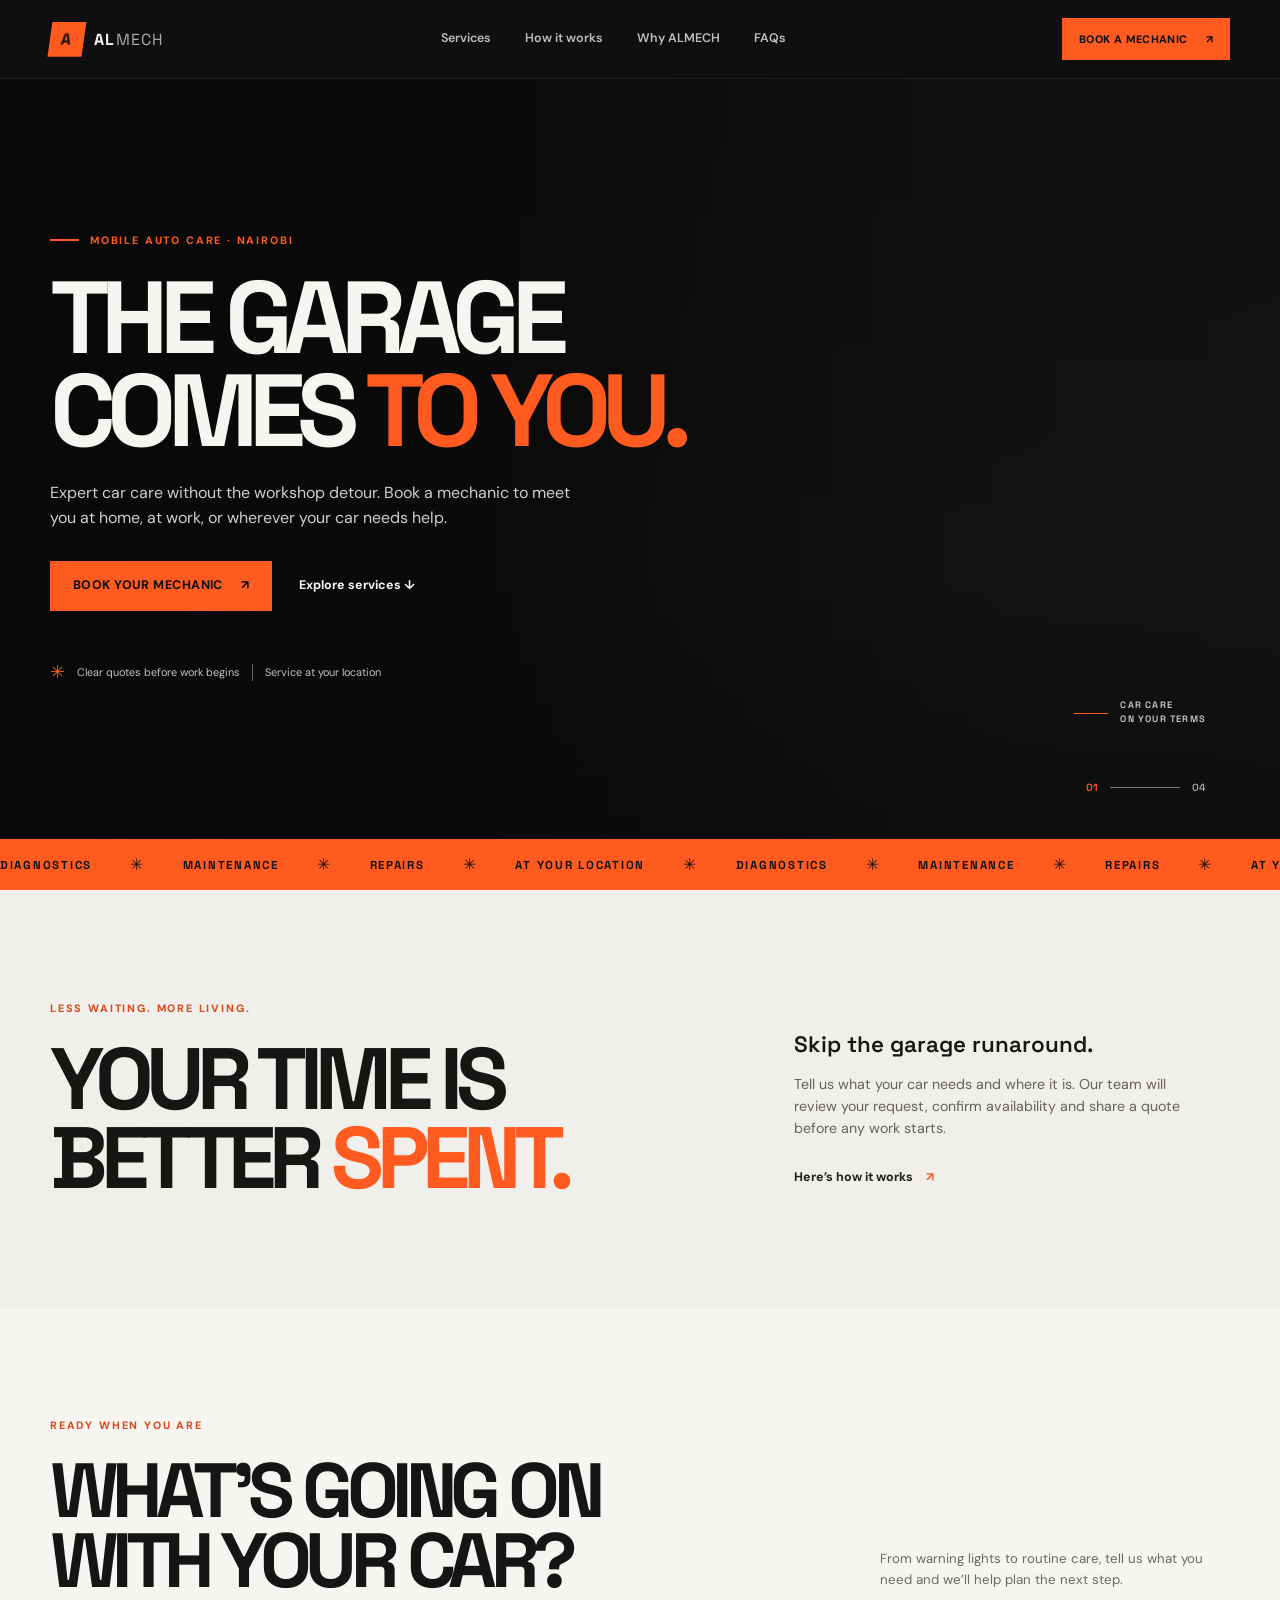
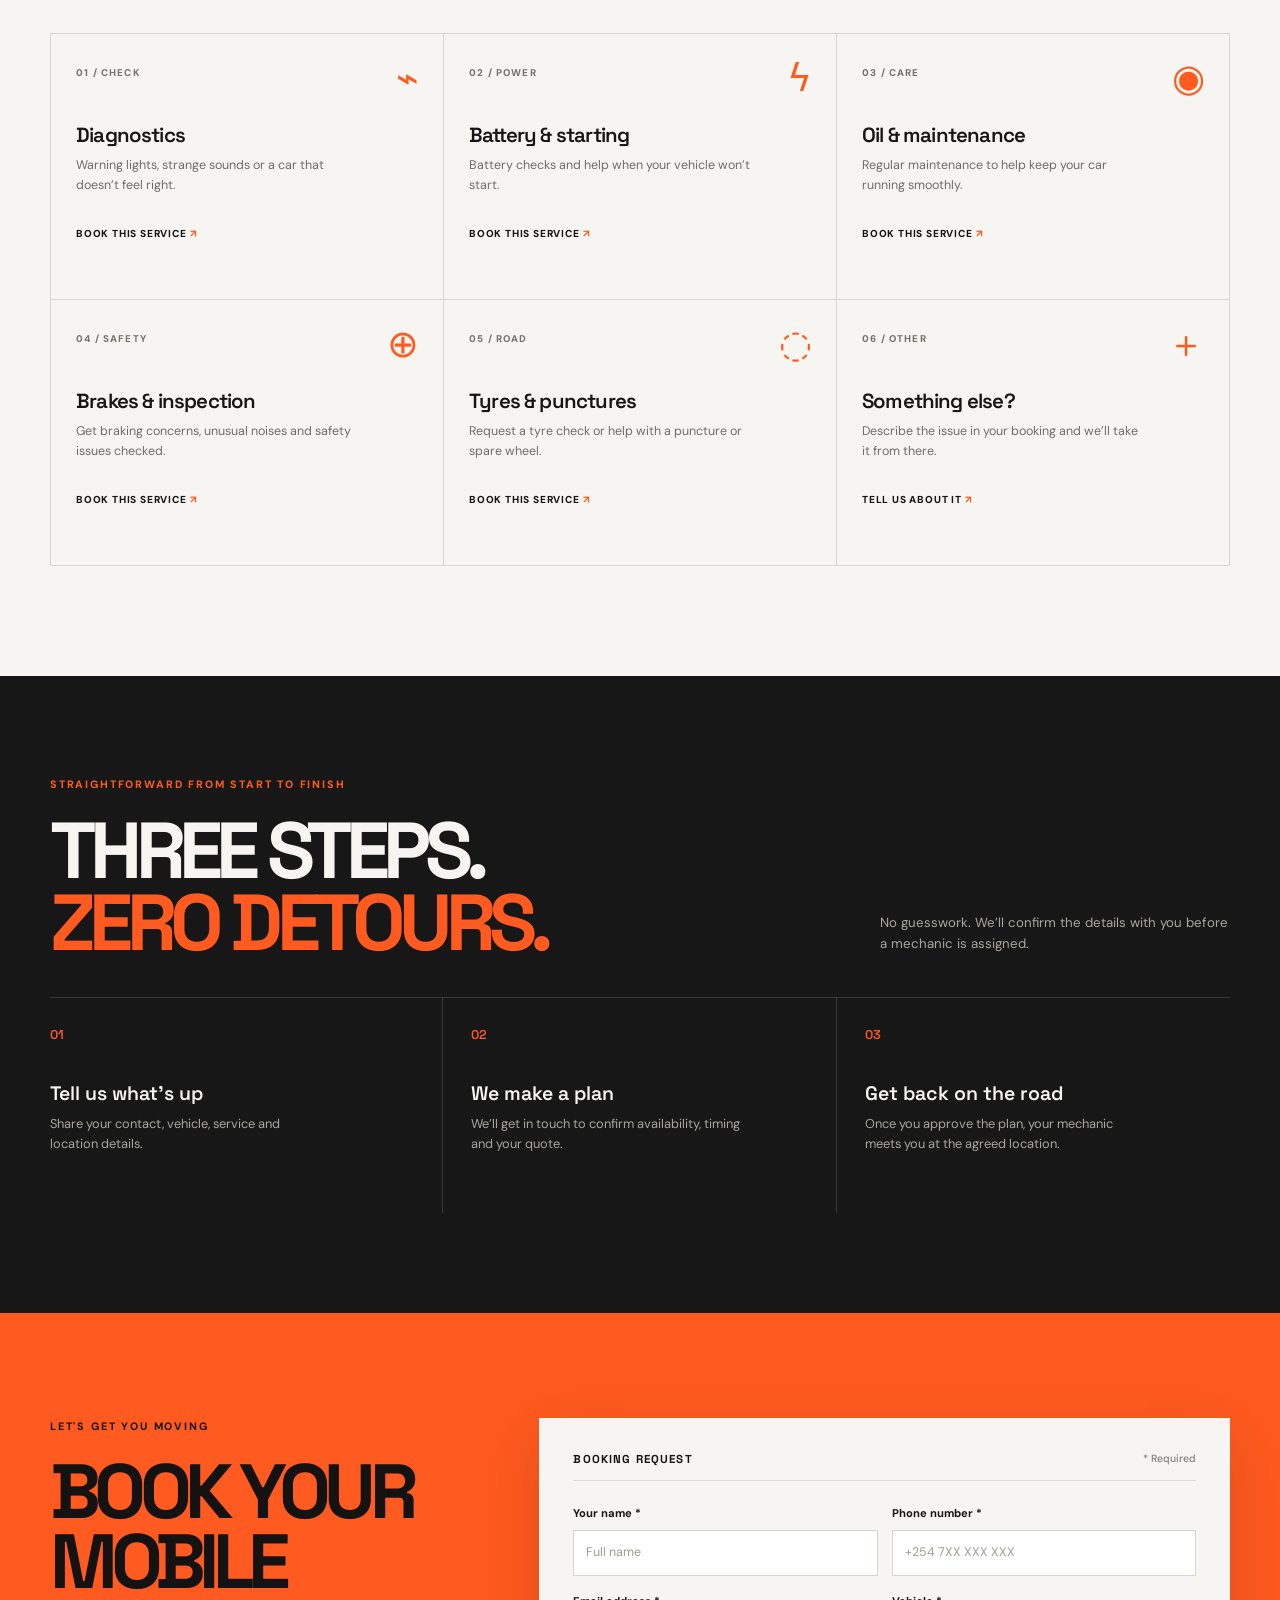
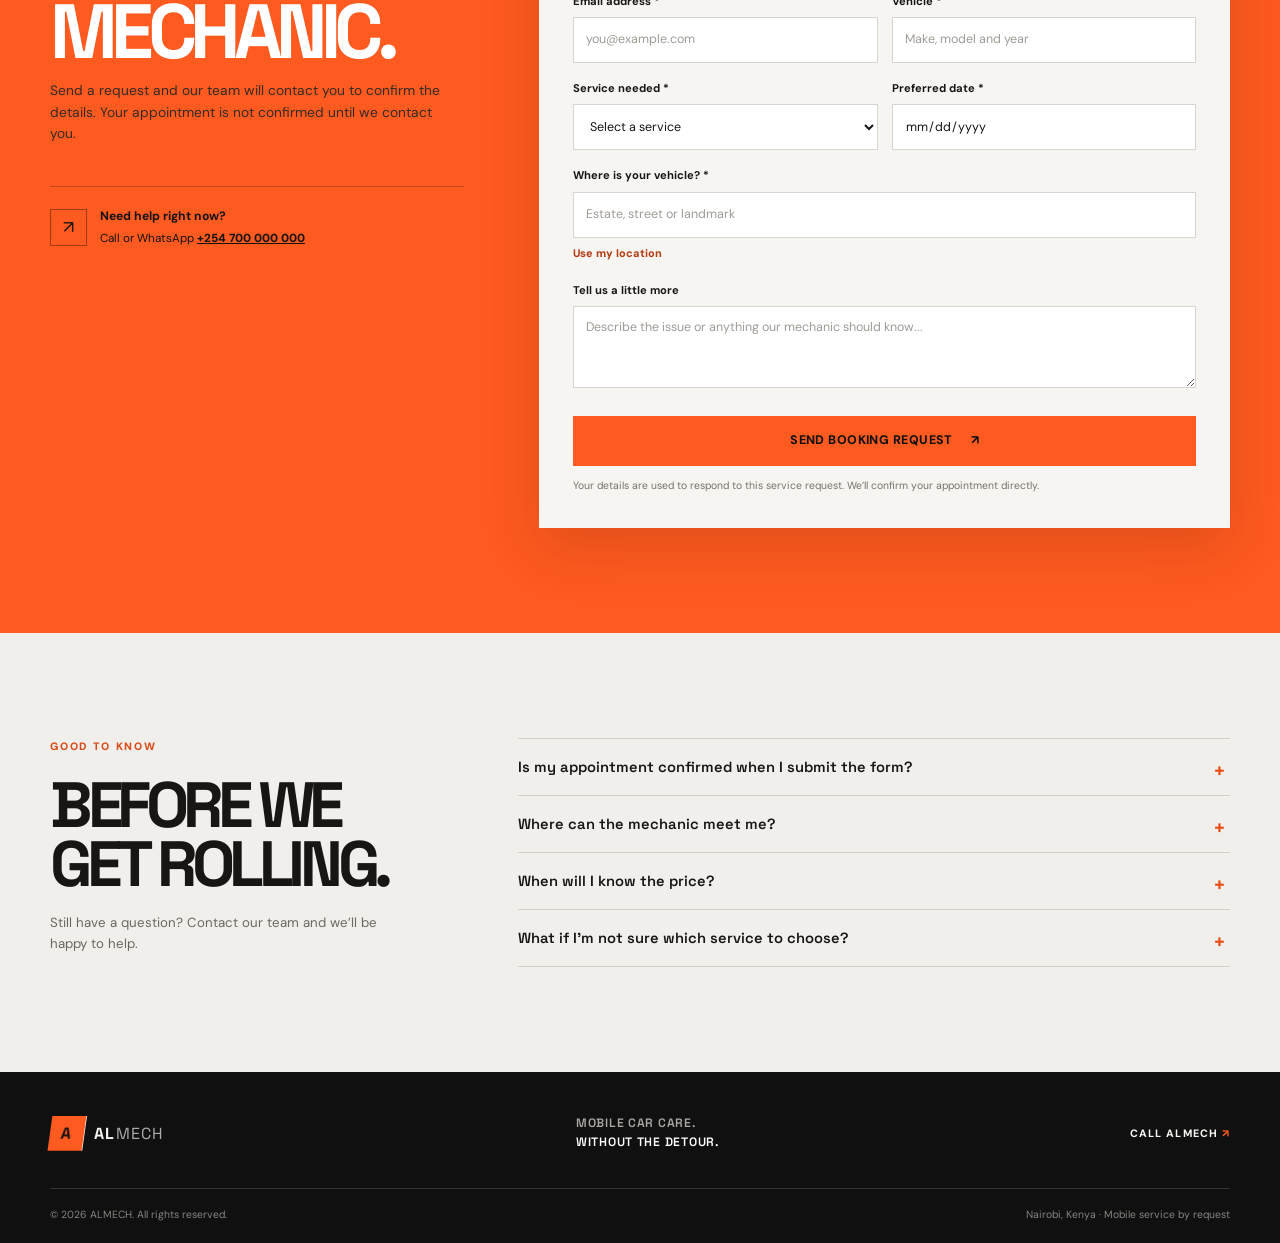
==== commit 63c52978: "Build ALMECH orange-and-black booking website with Netlify form support." ====
--- a/index.html
+++ b/index.html
@@ -3,476 +3,86 @@
   <head>
     <meta charset="UTF-8" />
     <meta name="viewport" content="width=device-width, initial-scale=1.0" />
-    <title>ALMECH | Your garage. Wherever you are.</title>
-    <meta
-      name="description"
-      content="ALMECH brings the workshop to you with mobile garage services, diagnostics, maintenance and repairs at your location."
-    />
+    <meta name="theme-color" content="#101010" />
+    <title>ALMECH | Mobile car care, on your terms</title>
+    <meta name="description" content="Book a mobile mechanic with ALMECH. Diagnostics, maintenance and repairs at your home, workplace or roadside location." />
     <link rel="preconnect" href="https://fonts.googleapis.com" />
     <link rel="preconnect" href="https://fonts.gstatic.com" crossorigin />
-    <link
-      href="https://fonts.googleapis.com/css2?family=Inter:wght@400;500;600;700;800;900&display=swap"
-      rel="stylesheet"
-    />
+    <link href="https://fonts.googleapis.com/css2?family=DM+Sans:wght@400;500;600;700;800&family=Space+Grotesk:wght@400;500;600;700&display=swap" rel="stylesheet" />
     <link rel="stylesheet" href="styles.css" />
   </head>
   <body>
     <header class="site-header">
       <div class="container nav-bar">
-        <a href="#top" class="brand" aria-label="ALMECH home">
-          <span class="brand-mark">AL</span>
-          <span>MECH</span>
-        </a>
-
+        <a href="#top" class="brand" aria-label="ALMECH home"><span class="brand-mark">A</span><span>AL<span class="brand-light">MECH</span></span></a>
         <nav class="main-nav" aria-label="Main navigation">
-          <a href="#services">Our services</a>
-          <a href="#how-it-works">How it works</a>
-          <a href="#locations">Locations</a>
-          <a href="#faqs">FAQs</a>
-          <a href="#admin">Admin sign-in</a>
+          <a href="#services">Services</a><a href="#how-it-works">How it works</a><a href="#why-almech">Why ALMECH</a><a href="#faq">FAQs</a>
         </nav>
-
-        <a href="#book" class="btn btn-primary">Book a mechanic</a>
+        <a href="#book" class="btn btn-primary nav-cta">Book a mechanic <span aria-hidden="true">↗</span></a>
       </div>
     </header>
 
     <main id="top">
       <section class="hero">
-        <div class="container hero-grid">
+        <div class="hero-shade"></div>
+        <div class="container hero-content">
           <div class="hero-copy">
-            <p class="eyebrow">THE WORKSHOP THAT COMES TO YOU</p>
-            <h1>
-              CAR CARE,<br />
-              ON YOUR TERMS
-            </h1>
-            <h2>Your garage. Wherever you are.</h2>
-            <p class="lead">
-              Skip the trip to the workshop. Request a mobile mechanic and get your car cared for
-              at home, at work, or wherever life takes you.
-            </p>
-
-            <div class="hero-actions">
-              <a href="#book" class="btn btn-primary">Find your fix</a>
-              <a href="#services" class="btn btn-secondary">Explore our services</a>
-            </div>
-
-            <div class="hero-mini-stats">
-              <div>
-                <strong>24/7</strong>
-                <span>Support</span>
-              </div>
-              <div>
-                <strong>4.9/5</strong>
-                <span>Rating</span>
-              </div>
-              <div>
-                <strong>1,200+</strong>
-                <span>Cars serviced</span>
-              </div>
-            </div>
+            <p class="eyebrow"><span class="eyebrow-line"></span> MOBILE AUTO CARE · NAIROBI</p>
+            <h1>THE GARAGE<br />COMES <span>TO YOU.</span></h1>
+            <p class="hero-lead">Expert car care without the workshop detour. Book a mechanic to meet you at home, at work, or wherever your car needs help.</p>
+            <div class="hero-actions"><a href="#book" class="btn btn-primary">Book your mechanic <span aria-hidden="true">↗</span></a><a href="#services" class="text-link">Explore services <span aria-hidden="true">↓</span></a></div>
+            <div class="hero-proof"><span class="proof-icon">✳</span><span>Clear quotes before work begins</span><span class="proof-divider"></span><span>Service at your location</span></div>
           </div>
-
-          <div class="hero-panel">
-            <div class="panel-topline">
-              <span class="dot"></span>
-              <span>Available now</span>
-            </div>
-
-            <div class="panel-card">
-              <p class="small-label">Need a quick fix?</p>
-              <h3>Get a mobile mechanic in minutes</h3>
-
-              <div class="check-list">
-                <span>✓ No workshop trip</span>
-                <span>✓ Clear quotes before work</span>
-                <span>✓ Service at your doorstep</span>
-              </div>
-
-              <a href="#book" class="btn btn-primary full-width">Request a mechanic</a>
-            </div>
-          </div>
+          <div class="hero-side-note"><span class="side-line"></span><span>CAR CARE<br />ON YOUR TERMS</span></div>
+          <div class="hero-index"><span>01</span><span class="index-line"></span><span>04</span></div>
         </div>
       </section>
 
-      <section class="feature-band">
-        <div class="container feature-band-inner">
-          <div class="feature-copy">
-            <p class="eyebrow dark">NO WORKSHOP TRIP</p>
-            <h3>Your location. Your schedule.</h3>
+      <section class="ticker" aria-label="ALMECH services"><div class="ticker-track"><span>DIAGNOSTICS</span><b>✳</b><span>MAINTENANCE</span><b>✳</b><span>REPAIRS</span><b>✳</b><span>AT YOUR LOCATION</span><b>✳</b><span>DIAGNOSTICS</span><b>✳</b><span>MAINTENANCE</span><b>✳</b><span>REPAIRS</span><b>✳</b><span>AT YOUR LOCATION</span><b>✳</b></div></section>
+
+      <section class="section intro" id="why-almech"><div class="container intro-grid"><div><p class="eyebrow eyebrow-dark">LESS WAITING. MORE LIVING.</p><h2>YOUR TIME IS<br />BETTER <span>SPENT.</span></h2></div><div class="intro-copy"><p class="intro-large">Skip the garage runaround.</p><p>Tell us what your car needs and where it is. Our team will review your request, confirm availability and share a quote before any work starts.</p><a class="arrow-link" href="#how-it-works">Here’s how it works <span>↗</span></a></div></div></section>
+
+      <section class="section services" id="services"><div class="container"><div class="section-heading"><div><p class="eyebrow eyebrow-dark">READY WHEN YOU ARE</p><h2>WHAT'S GOING ON<br />WITH YOUR CAR?</h2></div><p class="section-note">From warning lights to routine care, tell us what you need and we’ll help plan the next step.</p></div><div class="service-grid">
+        <article class="service-card"><span class="service-number">01 / CHECK</span><span class="service-icon">⌁</span><h3>Diagnostics</h3><p>Warning lights, strange sounds or a car that doesn’t feel right.</p><a href="#book" aria-label="Book vehicle diagnostics">BOOK THIS SERVICE <span>↗</span></a></article>
+        <article class="service-card"><span class="service-number">02 / POWER</span><span class="service-icon">ϟ</span><h3>Battery & starting</h3><p>Battery checks and help when your vehicle won’t start.</p><a href="#book" aria-label="Book battery and starting service">BOOK THIS SERVICE <span>↗</span></a></article>
+        <article class="service-card"><span class="service-number">03 / CARE</span><span class="service-icon">◉</span><h3>Oil & maintenance</h3><p>Regular maintenance to help keep your car running smoothly.</p><a href="#book" aria-label="Book oil and maintenance">BOOK THIS SERVICE <span>↗</span></a></article>
+        <article class="service-card"><span class="service-number">04 / SAFETY</span><span class="service-icon">⊕</span><h3>Brakes & inspection</h3><p>Get braking concerns, unusual noises and safety issues checked.</p><a href="#book" aria-label="Book brakes and inspection">BOOK THIS SERVICE <span>↗</span></a></article>
+        <article class="service-card"><span class="service-number">05 / ROAD</span><span class="service-icon">◌</span><h3>Tyres & punctures</h3><p>Request a tyre check or help with a puncture or spare wheel.</p><a href="#book" aria-label="Book tyre service">BOOK THIS SERVICE <span>↗</span></a></article>
+        <article class="service-card"><span class="service-number">06 / OTHER</span><span class="service-icon">＋</span><h3>Something else?</h3><p>Describe the issue in your booking and we’ll take it from there.</p><a href="#book" aria-label="Request another service">TELL US ABOUT IT <span>↗</span></a></article>
+      </div></div></section>
+
+      <section class="steps-section" id="how-it-works"><div class="container"><div class="section-heading steps-heading"><div><p class="eyebrow">STRAIGHTFORWARD FROM START TO FINISH</p><h2>THREE STEPS.<br /><span>ZERO DETOURS.</span></h2></div><p class="section-note">No guesswork. We’ll confirm the details with you before a mechanic is assigned.</p></div><div class="steps-grid"><article class="step"><span class="step-count">01</span><h3>Tell us what’s up</h3><p>Share your contact, vehicle, service and location details.</p></article><article class="step"><span class="step-count">02</span><h3>We make a plan</h3><p>We’ll get in touch to confirm availability, timing and your quote.</p></article><article class="step"><span class="step-count">03</span><h3>Get back on the road</h3><p>Once you approve the plan, your mechanic meets you at the agreed location.</p></article></div></div></section>
+
+      <section class="booking-section" id="book"><div class="container booking-layout"><div class="booking-copy"><p class="eyebrow">LET'S GET YOU MOVING</p><h2>BOOK YOUR<br />MOBILE <span>MECHANIC.</span></h2><p>Send a request and our team will contact you to confirm the details. Your appointment is not confirmed until we contact you.</p><div class="booking-contact"><span class="contact-mark">↗</span><div><strong>Need help right now?</strong><span>Call or WhatsApp <a href="tel:+254700000000">+254 700 000 000</a></span></div></div></div>
+        <form class="booking-form" name="booking" method="POST" data-netlify="true" netlify-honeypot="bot-field" action="/?booking=received" id="bookingForm">
+          <input type="hidden" name="form-name" value="booking" />
+          <p class="hidden-field"><label>Leave this field empty: <input name="bot-field" /></label></p>
+          <div class="form-heading"><span>BOOKING REQUEST</span><span class="required-note">* Required</span></div>
+          <div class="form-grid">
+            <label><span>Your name *</span><input type="text" name="customer_name" autocomplete="name" placeholder="Full name" required maxlength="120" /></label>
+            <label><span>Phone number *</span><input type="tel" name="phone" autocomplete="tel" placeholder="+254 7XX XXX XXX" required maxlength="40" /></label>
+            <label><span>Email address *</span><input type="email" name="email" autocomplete="email" placeholder="you@example.com" required maxlength="254" /></label>
+            <label><span>Vehicle *</span><input type="text" name="vehicle" placeholder="Make, model and year" required maxlength="150" /></label>
+            <label><span>Service needed *</span><select name="service" required><option value="" disabled selected>Select a service</option><option>Vehicle diagnostics</option><option>Battery & starting</option><option>Oil & maintenance</option><option>Brakes & inspection</option><option>Tyres & punctures</option><option>Other / not sure</option></select></label>
+            <label><span>Preferred date *</span><input type="date" name="preferred_date" required /></label>
+            <label class="form-wide"><span>Where is your vehicle? *</span><input type="text" name="location" id="bookingLocation" autocomplete="street-address" placeholder="Estate, street or landmark" required maxlength="300" /><button type="button" class="location-action" id="useLocation">Use my location</button></label>
+            <label class="form-wide"><span>Tell us a little more</span><textarea name="message" rows="3" maxlength="2000" placeholder="Describe the issue or anything our mechanic should know..."></textarea></label>
           </div>
+          <button type="submit" class="btn btn-primary submit-btn">Send booking request <span>↗</span></button>
+          <p class="privacy-note">Your details are used to respond to this service request. We’ll confirm your appointment directly.</p>
+          <p class="form-message" id="formMessage" role="status" aria-live="polite" hidden></p>
+        </form>
+      </div></section>
 
-          <div class="feature-grid">
-            <div class="feature-item">
-              <strong>Service at your doorstep</strong>
-              <span>We come to you, wherever your car is parked.</span>
-            </div>
-            <div class="feature-item">
-              <strong>Clear quotes before work</strong>
-              <span>Know the issue and the cost before any repairs begin.</span>
-            </div>
-            <div class="feature-item">
-              <strong>A time that works for you</strong>
-              <span>Flexible booking windows around your daily routine.</span>
-            </div>
-          </div>
-        </div>
-      </section>
-
-      <section class="section intro-banner">
-        <div class="container intro-layout">
-          <div>
-            <p class="eyebrow dark">THE OPEN ROAD IS CALLING.</p>
-            <h3>GOOD CARE. ANYWHERE.</h3>
-          </div>
-          <div class="intro-stat-block">
-            <h4>One less trip to make.</h4>
-            <p>We bring the workshop to you.</p>
-          </div>
-        </div>
-      </section>
-
-      <section class="section benefits">
-        <div class="container">
-          <div class="section-heading">
-            <p class="eyebrow dark">LESS DOWNTIME. MORE DRIVE TIME.</p>
-            <h2>Good care. Anywhere.</h2>
-          </div>
-
-          <div class="benefit-grid">
-            <div class="benefit-box">
-              <span class="icon">🚗</span>
-              <h3>Service at your doorstep</h3>
-            </div>
-            <div class="benefit-box">
-              <span class="icon">💬</span>
-              <h3>Clear communication</h3>
-            </div>
-            <div class="benefit-box">
-              <span class="icon">⏱️</span>
-              <h3>Flexible scheduling</h3>
-            </div>
-            <div class="benefit-box">
-              <span class="icon">💳</span>
-              <h3>Pay after service</h3>
-            </div>
-          </div>
-        </div>
-      </section>
-
-      <section id="services" class="section services-section">
-        <div class="container">
-          <div class="section-heading split-heading">
-            <div>
-              <p class="eyebrow dark">A FIX FOR YOUR EVERYDAY</p>
-              <h2>What does your car need?</h2>
-            </div>
-            <p class="section-intro">
-              Explore 24 service options for your vehicle. Availability and workshop needs are
-              confirmed before booking.
-            </p>
-          </div>
-
-          <div class="service-grid">
-            <article class="service-item">
-              <span class="service-index">01</span>
-              <h3>Vehicle diagnostics</h3>
-              <p>Warning light on? Find out what your car is telling you.</p>
-              <a href="#book">Find the problem</a>
-            </article>
-
-            <article class="service-item">
-              <span class="service-index">02</span>
-              <h3>Battery & starting</h3>
-              <p>Battery checks, starting issues and replacement requests.</p>
-              <a href="#book">Get moving again</a>
-            </article>
-
-            <article class="service-item">
-              <span class="service-index">03</span>
-              <h3>Oil & maintenance</h3>
-              <p>Everyday care to keep your engine running smoothly.</p>
-              <a href="#book">Keep it healthy</a>
-            </article>
-
-            <article class="service-item">
-              <span class="service-index">04</span>
-              <h3>Brakes & inspection</h3>
-              <p>Get unusual noises and braking concerns checked.</p>
-              <a href="#book">Drive with confidence</a>
-            </article>
-
-            <article class="service-item">
-              <span class="service-index">05</span>
-              <h3>Tyres & punctures</h3>
-              <p>Request tyre condition checks and help with punctures or a spare wheel.</p>
-              <a href="#book">Check your tyres</a>
-            </article>
-
-            <article class="service-item">
-              <span class="service-index">06</span>
-              <h3>Engine overheating</h3>
-              <p>Request checks for overheating, coolant loss and cooling system issues.</p>
-              <a href="#book">Check the cooling</a>
-            </article>
-
-            <article class="service-item">
-              <span class="service-index">07</span>
-              <h3>Air conditioning</h3>
-              <p>Ask about weak cooling, unusual smells or air conditioning faults.</p>
-              <a href="#book">Keep your cabin comfortable</a>
-            </article>
-
-            <article class="service-item">
-              <span class="service-index">08</span>
-              <h3>Steering & suspension</h3>
-              <p>Get knocking noises, heavy steering or an uneven ride assessed.</p>
-              <a href="#book">Check your ride</a>
-            </article>
-
-            <article class="service-item">
-              <span class="service-index">09</span>
-              <h3>Lights & electrical</h3>
-              <p>Request checks for faulty lights, fuses and other electrical concerns.</p>
-              <a href="#book">Find electrical faults</a>
-            </article>
-          </div>
-
-          <div class="callout-box">
-            <p>
-              Not sure what’s wrong? Tell us what you’re noticing. We’ll start there.
-            </p>
-            <a href="#book" class="btn btn-primary">Describe the issue</a>
-          </div>
-        </div>
-      </section>
-
-      <section id="how-it-works" class="section workflow-section">
-        <div class="container">
-          <div class="section-heading center-heading">
-            <p class="eyebrow dark">LESS HASSLE. MORE LIFE.</p>
-            <h2>Car care without the detour.</h2>
-          </div>
-
-          <div class="workflow-grid">
-            <div class="step-card">
-              <span class="step-number">01</span>
-              <h3>Tell us what’s up</h3>
-              <p>Choose a service, share your vehicle details and tell us where you are.</p>
-            </div>
-
-            <div class="step-card">
-              <span class="step-number">02</span>
-              <h3>Make a plan</h3>
-              <p>We’ll review your request and contact you to confirm availability, timing and a quote.</p>
-            </div>
-
-            <div class="step-card">
-              <span class="step-number">03</span>
-              <h3>Service first, payment after</h3>
-              <p>
-                Once confirmed, a mechanic comes to your location. Agree the work and quote before
-                it starts, then pay after the service is complete.
-              </p>
-            </div>
-          </div>
-        </div>
-      </section>
-
-      <section id="locations" class="section location-section">
-        <div class="container location-grid">
-          <div class="location-content">
-            <p class="eyebrow dark">WHERE WE MEET</p>
-            <h2>Your location. Our garage.</h2>
-            <p>
-              Enter the address where your vehicle is parked, or share your current location when
-              requesting a mechanic. Only share your current location if your vehicle is there.
-            </p>
-
-            <div class="location-box">
-              <label for="locationInput">Your service location</label>
-              <div class="location-input-wrap">
-                <input id="locationInput" type="text" placeholder="Add your location" />
-                <button type="button" class="btn btn-primary small-btn">Use my location</button>
-              </div>
-            </div>
-          </div>
-
-          <div class="location-card">
-            <p class="small-label">Almech garage location</p>
-            <h3>Service available across your preferred area</h3>
-            <p>
-              The garage address is awaiting confirmation. Please confirm the address with Almech
-              before travelling. Mobile service availability is confirmed after your request.
-            </p>
-          </div>
-        </div>
-      </section>
-
-      <section class="section faq-section" id="faqs">
-        <div class="container faq-wrap">
-          <div class="section-heading">
-            <p class="eyebrow dark">GOOD TO KNOW</p>
-            <h2>A few things before we roll.</h2>
-          </div>
-
-          <div class="faq-list">
-            <div class="faq-item active">
-              <button class="faq-question" type="button">
-                Can you come to my location?
-                <span>+</span>
-              </button>
-              <div class="faq-answer">
-                <p>Yes. We offer mobile service at your home, workplace, or any secure location where your vehicle is parked.</p>
-              </div>
-            </div>
-
-            <div class="faq-item">
-              <button class="faq-question" type="button">
-                How much does a service cost?
-                <span>+</span>
-              </button>
-              <div class="faq-answer">
-                <p>Costs vary by service and vehicle condition. We provide a clear quote before work starts.</p>
-              </div>
-            </div>
-
-            <div class="faq-item">
-              <button class="faq-question" type="button">
-                When do I pay?
-                <span>+</span>
-              </button>
-              <div class="faq-answer">
-                <p>Payment is made after the service is complete and you confirm the work was carried out to your satisfaction.</p>
-              </div>
-            </div>
-
-            <div class="faq-item">
-              <button class="faq-question" type="button">
-                Is my booking confirmed immediately?
-                <span>+</span>
-              </button>
-              <div class="faq-answer">
-                <p>Your request is reviewed by our team, and a mechanic is assigned once availability and details are confirmed.</p>
-              </div>
-            </div>
-
-            <div class="faq-item">
-              <button class="faq-question" type="button">
-                What if my car needs a workshop?
-                <span>+</span>
-              </button>
-              <div class="faq-answer">
-                <p>We’ll contact you before recommending a workshop, and only proceed with the best next step for your vehicle.</p>
-              </div>
-            </div>
-          </div>
-        </div>
-      </section>
-
-      <section class="section admin-section" id="admin">
-        <div class="container admin-wrap">
-          <div class="admin-copy">
-            <p class="eyebrow dark">ALMECH SERVICE DESK</p>
-            <h2>The right help. Sent by the right person.</h2>
-            <ol>
-              <li>Receive the request</li>
-              <li>Confirm the details</li>
-              <li>Assign a mechanic</li>
-            </ol>
-          </div>
-
-          <div class="admin-card">
-            <p class="small-label">Admin sign-in</p>
-            <h3>Sign in to service desk</h3>
-            <form class="admin-form">
-              <label>
-                <span>Email</span>
-                <input type="email" placeholder="admin@almech.com" />
-              </label>
-              <label>
-                <span>Password</span>
-                <input type="password" placeholder="••••••••" />
-              </label>
-              <button type="submit" class="btn btn-primary full-width">Sign in</button>
-            </form>
-            <a class="admin-link" href="#">Forgot password?</a>
-          </div>
-        </div>
-      </section>
-
-      <section id="book" class="section book-section">
-        <div class="container book-panel">
-          <div class="book-copy">
-            <p class="eyebrow dark">BACK TO THE GOOD PART.</p>
-            <h2>Your day doesn’t belong in a waiting room.</h2>
-            <p>Let’s get you moving.</p>
-          </div>
-
-          <form class="booking-form" id="bookingForm">
-            <div class="field-row">
-              <label>
-                <span>Vehicle type</span>
-                <input type="text" name="vehicle" placeholder="Toyota Corolla 2018" required />
-              </label>
-            </div>
-
-            <div class="field-row">
-              <label>
-                <span>Service required</span>
-                <input type="text" name="service" placeholder="Oil & maintenance" required />
-              </label>
-            </div>
-
-            <div class="field-row">
-              <label>
-                <span>Location</span>
-                <input type="text" name="location" placeholder="Westlands, Nairobi" required />
-              </label>
-            </div>
-
-            <div class="field-row">
-              <label>
-                <span>Issue description</span>
-                <textarea name="issue" rows="4" placeholder="Tell us what’s going wrong..." required></textarea>
-              </label>
-            </div>
-
-            <button type="submit" class="btn btn-primary full-width">Request a mechanic</button>
-          </form>
-        </div>
-      </section>
+      <section class="faq-section" id="faq"><div class="container faq-layout"><div><p class="eyebrow eyebrow-dark">GOOD TO KNOW</p><h2>BEFORE WE<br />GET ROLLING.</h2><p class="section-note">Still have a question? Contact our team and we’ll be happy to help.</p></div><div class="faq-list">
+        <details><summary>Is my appointment confirmed when I submit the form?</summary><p>No. This is a booking request. Our team will contact you to confirm availability, timing and the quote.</p></details>
+        <details><summary>Where can the mechanic meet me?</summary><p>Share the location where your vehicle is parked. We’ll confirm whether mobile service is available for that location and repair.</p></details>
+        <details><summary>When will I know the price?</summary><p>We’ll discuss the issue and provide a quote before work begins. No repair should proceed until you approve the plan.</p></details>
+        <details><summary>What if I’m not sure which service to choose?</summary><p>Select “Other / not sure” and describe the symptoms in your request. Our team can help identify the next step.</p></details>
+      </div></div></section>
     </main>
 
-    <footer class="site-footer">
-      <div class="container footer-grid">
-        <div>
-          <a href="#top" class="brand footer-brand" aria-label="ALMECH homepage">
-            <span class="brand-mark">AL</span>
-            <span>MECH</span>
-          </a>
-          <p>Good care. Anywhere.</p>
-        </div>
-
-        <div>
-          <h3>Quick links</h3>
-          <ul>
-            <li><a href="#services">Our services</a></li>
-            <li><a href="#how-it-works">How it works</a></li>
-            <li><a href="#faqs">FAQs</a></li>
-          </ul>
-        </div>
-
-        <div>
-          <h3>Contact</h3>
-          <ul>
-            <li>hello@almech.com</li>
-            <li>+254 700 000 000</li>
-            <li>Nairobi, Kenya</li>
-          </ul>
-        </div>
-      </div>
-    </footer>
-
+    <footer class="site-footer"><div class="container footer-top"><a href="#top" class="brand footer-brand"><span class="brand-mark">A</span><span>AL<span class="brand-light">MECH</span></span></a><p>MOBILE CAR CARE.<br /><span>WITHOUT THE DETOUR.</span></p><a class="footer-call" href="tel:+254700000000">CALL ALMECH <span>↗</span></a></div><div class="container footer-bottom"><span>© <span id="year"></span> ALMECH. All rights reserved.</span><span>Nairobi, Kenya · Mobile service by request</span></div></footer>
     <script src="script.js"></script>
   </body>
 </html>
--- a/styles.css
+++ b/styles.css
@@ -1,492 +1,2 @@
-:root {
-  --navy: #1e3a5f;
-  --navy-dark: #122742;
-  --orange: #ff6b35;
-  --orange-dark: #e85b2f;
-  --white: #ffffff;
-  --text: #1e293b;
-  --muted: #64748b;
-  --light-bg: #f5f7fa;
-  --panel: #eef4ff;
-  --shadow: rgba(15, 23, 42, 0.15);
-}
-
-* {
-  box-sizing: border-box;
-}
-
-html {
-  scroll-behavior: smooth;
-}
-
-body {
-  margin: 0;
-  font-family: "Inter", Arial, sans-serif;
-  background: var(--light-bg);
-  color: var(--text);
-  line-height: 1.6;
-}
-
-a {
-  color: inherit;
-  text-decoration: none;
-}
-
-img {
-  max-width: 100%;
-  display: block;
-}
-
-.container {
-  width: min(1120px, calc(100% - 32px));
-  margin: 0 auto;
-}
-
-.topbar {
-  position: sticky;
-  top: 0;
-  z-index: 20;
-  background: rgba(18, 39, 66, 0.96);
-  backdrop-filter: blur(8px);
-  border-bottom: 1px solid rgba(255, 255, 255, 0.08);
-}
-
-.nav {
-  display: flex;
-  align-items: center;
-  justify-content: space-between;
-  min-height: 76px;
-  gap: 20px;
-}
-
-.brand {
-  display: inline-flex;
-  align-items: center;
-  gap: 10px;
-  font-size: 1.15rem;
-  font-weight: 700;
-  color: var(--white);
-}
-
-.brand-mark {
-  font-size: 1.4rem;
-}
-
-.nav-links {
-  display: flex;
-  align-items: center;
-  gap: 24px;
-  color: rgba(255, 255, 255, 0.8);
-  font-weight: 500;
-}
-
-.nav-links a:hover {
-  color: var(--white);
-}
-
-.nav-button,
-.primary-btn,
-.secondary-btn {
-  display: inline-flex;
-  align-items: center;
-  justify-content: center;
-  border-radius: 10px;
-  font-weight: 700;
-  transition: transform 0.2s ease, background 0.2s ease;
-}
-
-.nav-button,
-.primary-btn {
-  background: var(--orange);
-  color: var(--white);
-  padding: 0.8rem 1.4rem;
-  box-shadow: 0 12px 24px rgba(255, 107, 53, 0.2);
-}
-
-.nav-button:hover,
-.primary-btn:hover,
-.secondary-btn:hover,
-.form-submit:hover {
-  transform: translateY(-1px);
-}
-
-.secondary-btn {
-  background: transparent;
-  color: var(--white);
-  border: 2px solid rgba(255, 255, 255, 0.8);
-  padding: 0.8rem 1.4rem;
-}
-
-.hero {
-  position: relative;
-  background-image: url("https://images.unsplash.com/photo-1492144534655-ae79c964c9d7?auto=format&fit=crop&q=80&w=1200");
-  background-size: cover;
-  background-position: center;
-  min-height: 760px;
-  display: flex;
-  align-items: center;
-}
-
-.hero-overlay {
-  position: absolute;
-  inset: 0;
-  background: linear-gradient(90deg, rgba(18, 39, 66, 0.9), rgba(18, 39, 66, 0.55));
-}
-
-.hero-content {
-  position: relative;
-  z-index: 1;
-  display: grid;
-  grid-template-columns: 1.4fr 0.8fr;
-  align-items: center;
-  gap: 36px;
-  padding: 80px 0;
-}
-
-.eyebrow {
-  margin: 0 0 14px;
-  color: #cbd5e1;
-  text-transform: uppercase;
-  letter-spacing: 0.12em;
-  font-size: 0.76rem;
-  font-weight: 700;
-}
-
-.eyebrow.dark {
-  color: var(--orange);
-}
-
-.hero-copy h1 {
-  margin: 0;
-  font-size: clamp(2.5rem, 5vw, 5rem);
-  line-height: 1.05;
-  color: var(--white);
-  max-width: 620px;
-}
-
-.lead {
-  margin-top: 18px;
-  max-width: 640px;
-  color: rgba(255, 255, 255, 0.84);
-  font-size: 1.08rem;
-}
-
-.cta-row {
-  display: flex;
-  flex-wrap: wrap;
-  gap: 16px;
-  margin-top: 28px;
-}
-
-.stats {
-  list-style: none;
-  display: flex;
-  flex-wrap: wrap;
-  gap: 20px;
-  padding: 0;
-  margin: 32px 0 0;
-}
-
-.stats li {
-  min-width: 130px;
-  color: var(--white);
-}
-
-.stats strong {
-  display: block;
-  font-size: 1.5rem;
-  margin-bottom: 4px;
-}
-
-.stats span {
-  color: rgba(255, 255, 255, 0.75);
-  font-size: 0.9rem;
-}
-
-.hero-card {
-  background: rgba(255, 255, 255, 0.08);
-  border: 1px solid rgba(255, 255, 255, 0.12);
-  backdrop-filter: blur(6px);
-  border-radius: 24px;
-  padding: 28px;
-  box-shadow: inset 0 1px rgba(255, 255, 255, 0.1), 0 18px 40px rgba(15, 23, 42, 0.16);
-  color: var(--white);
-}
-
-.card-badge {
-  display: inline-block;
-  background: rgba(255, 107, 53, 0.2);
-  color: #ffd8c9;
-  padding: 0.5rem 0.8rem;
-  border-radius: 999px;
-  font-size: 0.72rem;
-  font-weight: 700;
-  text-transform: uppercase;
-  letter-spacing: 0.08em;
-}
-
-.hero-card h2 {
-  margin: 18px 0 12px;
-  font-size: 2rem;
-}
-
-.hero-card p {
-  margin: 0;
-  color: rgba(255, 255, 255, 0.8);
-}
-
-.mini-list {
-  display: flex;
-  flex-wrap: wrap;
-  gap: 10px;
-  margin-top: 20px;
-}
-
-.mini-list span {
-  padding: 0.5rem 0.8rem;
-  border-radius: 999px;
-  background: rgba(255, 255, 255, 0.1);
-  border: 1px solid rgba(255, 255, 255, 0.12);
-  font-size: 0.82rem;
-}
-
-.section {
-  padding: 90px 0;
-}
-
-.services-section {
-  background: var(--light-bg);
-}
-
-.section-heading {
-  margin-bottom: 32px;
-}
-
-.section-heading h2,
-.feature-grid h2,
-.booking-copy h2 {
-  margin: 0;
-  font-size: clamp(2rem, 3vw, 3rem);
-  color: var(--text);
-}
-
-.service-grid {
-  display: grid;
-  grid-template-columns: repeat(3, minmax(0, 1fr));
-  gap: 22px;
-}
-
-.service-card {
-  background: var(--white);
-  border: 1px solid rgba(148, 163, 184, 0.18);
-  border-radius: 22px;
-  padding: 28px 22px;
-  box-shadow: 0 16px 30px rgba(15, 23, 42, 0.05);
-}
-
-.service-icon {
-  width: 64px;
-  height: 64px;
-  display: flex;
-  align-items: center;
-  justify-content: center;
-  border-radius: 18px;
-  background: linear-gradient(135deg, #fff0ea, #ffe8dc);
-  font-size: 2rem;
-}
-
-.service-card h3 {
-  margin: 18px 0 8px;
-  font-size: 1.3rem;
-}
-
-.service-card p {
-  margin: 0;
-  color: var(--muted);
-}
-
-.feature-strip {
-  background: linear-gradient(180deg, #f9fbff 0%, #eef3ff 100%);
-}
-
-.feature-grid {
-  display: grid;
-  grid-template-columns: 0.9fr 1.1fr;
-  gap: 30px;
-  align-items: center;
-}
-
-.feature-points {
-  display: grid;
-  gap: 18px;
-}
-
-.feature-points div {
-  background: var(--white);
-  border-radius: 18px;
-  padding: 18px 20px;
-  border: 1px solid rgba(148, 163, 184, 0.1);
-  box-shadow: 0 12px 24px rgba(15, 23, 42, 0.04);
-}
-
-.feature-points strong {
-  display: block;
-  margin-bottom: 5px;
-  font-size: 1.05rem;
-}
-
-.feature-points span {
-  color: var(--muted);
-}
-
-.booking-section {
-  background: #f8fafc;
-}
-
-.booking-wrap {
-  display: grid;
-  grid-template-columns: 0.9fr 1.1fr;
-  gap: 30px;
-  align-items: start;
-}
-
-.booking-copy p:last-child {
-  color: var(--muted);
-  font-size: 1.05rem;
-}
-
-.booking-form {
-  background: var(--white);
-  border: 1px solid rgba(148, 163, 184, 0.15);
-  border-radius: 22px;
-  padding: 28px;
-  box-shadow: 0 20px 36px rgba(15, 23, 42, 0.06);
-}
-
-.field-row {
-  margin-bottom: 18px;
-}
-
-.two-col {
-  display: grid;
-  grid-template-columns: 1fr 1fr;
-  gap: 16px;
-}
-
-label {
-  display: block;
-}
-
-label span {
-  display: block;
-  margin-bottom: 8px;
-  font-size: 0.9rem;
-  font-weight: 600;
-  color: var(--text);
-}
-
-input,
-textarea {
-  width: 100%;
-  border: 1px solid #d9e2ef;
-  border-radius: 12px;
-  background: #f8fafc;
-  padding: 0.9rem 1rem;
-  font: inherit;
-  color: var(--text);
-  transition: border-color 0.2s ease, box-shadow 0.2s ease;
-}
-
-input:focus,
-textarea:focus {
-  outline: none;
-  border-color: var(--orange);
-  box-shadow: 0 0 0 3px rgba(255, 107, 53, 0.12);
-}
-
-textarea {
-  resize: vertical;
-  min-height: 110px;
-}
-
-.form-submit {
-  width: 100%;
-  border: none;
-  cursor: pointer;
-  margin-top: 8px;
-}
-
-.site-footer {
-  background: var(--navy-dark);
-  color: rgba(255, 255, 255, 0.8);
-  padding: 46px 0;
-}
-
-.footer-grid {
-  display: grid;
-  grid-template-columns: 1.4fr 1fr 1fr;
-  gap: 24px;
-}
-
-.footer-brand {
-  margin-bottom: 12px;
-}
-
-.site-footer h3 {
-  margin: 0 0 14px;
-  color: var(--white);
-}
-
-.site-footer ul {
-  list-style: none;
-  padding: 0;
-  margin: 0;
-  display: grid;
-  gap: 8px;
-}
-
-@media (max-width: 900px) {
-  .hero-content,
-  .booking-wrap,
-  .feature-grid,
-  .service-grid,
-  .footer-grid {
-    grid-template-columns: 1fr;
-  }
-
-  .nav {
-    flex-wrap: wrap;
-    padding: 14px 0;
-  }
-
-  .nav-links {
-    order: 3;
-    width: 100%;
-    justify-content: center;
-  }
-
-  .hero {
-    min-height: 640px;
-  }
-}
-
-@media (max-width: 640px) {
-  .two-col {
-    grid-template-columns: 1fr;
-  }
-
-  .hero-card,
-  .booking-form,
-  .service-card {
-    border-radius: 18px;
-  }
-
-  .nav-button {
-    display: none;
-  }
-
-  .service-card,
-  .booking-form {
-    padding: 20px 16px;
-  }
-}
+@import url('https://fonts.googleapis.com/css2?family=DM+Sans:wght@400;500;600;700;800&family=Space+Grotesk:wght@400;500;600;700&display=swap');
+:root{color-scheme:dark;--black:#101010;--panel:#181818;--panel-2:#202020;--orange:#ff5a1f;--orange-bright:#ff6a2f;--white:#f7f5f2;--muted:#a19f9b;--line:#343332;--font:'DM Sans',Arial,sans-serif;--display:'Space Grotesk',Arial,sans-serif;font-family:var(--font);font-synthesis:none;text-rendering:optimizeLegibility;scroll-behavior:smooth;scroll-padding-top:88px}*{box-sizing:border-box}body{margin:0;color:var(--white);background:var(--black);line-height:1.55}a{color:inherit;text-decoration:none}button,input,textarea,select{font:inherit}button,a{-webkit-tap-highlight-color:transparent}.container{width:min(1180px,calc(100% - 48px));margin-inline:auto}.site-header{position:sticky;inset:0 0 auto;z-index:20;background:rgba(16,16,16,.91);backdrop-filter:blur(16px);border-bottom:1px solid rgba(255,255,255,.08)}.nav-bar{min-height:78px;display:flex;align-items:center;justify-content:space-between;gap:32px}.brand{display:inline-flex;align-items:center;gap:10px;font:700 1rem var(--display);letter-spacing:.08em}.brand-mark{display:grid;width:34px;height:34px;place-items:center;color:#111;background:var(--orange);font:700 1rem var(--display);transform:skew(-8deg)}.brand-light{font-weight:400;color:#aaa}.main-nav{display:flex;gap:clamp(16px,2.7vw,34px)}.main-nav a{color:#c1bfbc;font-size:.78rem;font-weight:600;transition:color .2s}.main-nav a:hover,.text-link:hover,.arrow-link:hover{color:var(--orange)}.btn{display:inline-flex;min-height:50px;align-items:center;justify-content:center;gap:18px;padding:0 22px;border:1px solid transparent;font-size:.78rem;font-weight:800;letter-spacing:.035em;text-transform:uppercase;transition:background .2s,transform .2s}.btn:hover{transform:translateY(-2px)}.btn-primary{color:#111;background:var(--orange)}.btn-primary:hover{background:#ff7546}.nav-cta{min-height:42px;padding-inline:16px;font-size:.68rem}.hero{position:relative;min-height:min(760px,calc(100vh - 78px));overflow:hidden;background:#171716 url('https://images.unsplash.com/photo-1492144534655-ae79c964c9d7?auto=format&fit=crop&w=2200&q=85') center 53%/cover no-repeat}.hero-shade{position:absolute;inset:0;background:linear-gradient(90deg,rgba(8,8,8,.95) 0%,rgba(8,8,8,.83) 38%,rgba(8,8,8,.32) 76%,rgba(8,8,8,.25) 100%),linear-gradient(0deg,#101010 0%,transparent 34%,rgba(0,0,0,.15) 100%)}.hero-content{position:relative;min-height:inherit;display:flex;align-items:center;padding-block:90px}.hero-copy{max-width:740px}.eyebrow{display:flex;align-items:center;gap:11px;margin:0 0 22px;color:var(--orange);font-size:.67rem;font-weight:800;letter-spacing:.17em}.eyebrow-line{width:29px;height:2px;background:var(--orange)}.hero h1,.section h2,.steps-section h2,.booking-copy h2,.faq-layout h2{margin:0;font:700 clamp(3.35rem,8vw,7.7rem)/.91 var(--display);letter-spacing:-.085em}.hero h1 span,.intro h2 span,.booking-copy h2 span{color:var(--orange)}.hero-lead{max-width:530px;margin:24px 0 0;color:#d0ceca;font-size:1rem}.hero-actions{display:flex;align-items:center;gap:27px;margin-top:30px}.text-link,.arrow-link{font-size:.78rem;font-weight:700}.hero-proof{display:flex;align-items:center;gap:12px;margin-top:48px;color:#c5c2bd;font-size:.68rem}.proof-icon{color:var(--orange);font-size:1.1rem}.proof-divider{height:17px;border-left:1px solid #67635f}.hero-side-note{position:absolute;right:24px;bottom:112px;display:flex;align-items:center;gap:12px;color:#d0ceca;font:600 .58rem/1.5 var(--display);letter-spacing:.13em}.side-line{width:34px;border-top:1px solid var(--orange)}.hero-index{position:absolute;right:24px;bottom:45px;display:flex;align-items:center;gap:12px;color:#a6a29c;font:600 .65rem var(--display)}.hero-index span:first-child{color:var(--orange)}.index-line{width:70px;border-top:1px solid #777}.ticker{overflow:hidden;padding:15px 0;background:var(--orange);color:#141414}.ticker-track{width:max-content;display:flex;align-items:center;gap:38px;animation:marquee 35s linear infinite;font:700 .72rem var(--display);letter-spacing:.15em}.ticker-track b{font-size:1rem}@keyframes marquee{to{transform:translateX(-50%)}}.section{padding:110px 0}.intro{background:#f1efeb;color:#171615}.intro-grid{display:grid;grid-template-columns:1.2fr .8fr;align-items:end;gap:90px}.eyebrow-dark{color:#d94a17}.intro h2,.section h2,.faq-layout h2{font-size:clamp(2.8rem,6.8vw,6rem)}.intro-copy{max-width:400px;padding-bottom:8px}.intro-large{margin:0 0 10px;font:600 1.4rem var(--display)}.intro-copy>p:not(.intro-large){color:#64615e;font-size:.89rem}.arrow-link{display:inline-flex;gap:13px;margin-top:15px;color:#202020}.arrow-link span,.service-card a span,.footer-call span{color:var(--orange)}.services{background:#f7f5f2;color:#151515}.section-heading{display:flex;align-items:end;justify-content:space-between;gap:40px;margin-bottom:38px}.section-heading h2{font-size:clamp(2.65rem,6vw,5.25rem)}.section-note{max-width:350px;margin:0 0 5px;color:#aaa7a2;font-size:.83rem}.services .section-note{color:#6c6965}.service-grid{display:grid;grid-template-columns:repeat(3,1fr);gap:1px;background:#d8d5d0;border:1px solid #d8d5d0}.service-card{position:relative;min-height:265px;padding:25px;background:#f7f5f2;transition:background .2s}.service-card:hover{background:white}.service-number{color:#77716c;font-size:.61rem;font-weight:800;letter-spacing:.12em}.service-icon{position:absolute;right:24px;top:19px;color:var(--orange);font:400 2.4rem var(--display)}.service-card h3{margin:38px 0 8px;font:600 1.28rem var(--display);letter-spacing:-.04em}.service-card p{max-width:285px;min-height:44px;margin:0 0 20px;color:#706c68;font-size:.78rem}.service-card a{font-size:.63rem;font-weight:800;letter-spacing:.08em}.steps-section{padding:100px 0;background:#171717}.steps-heading{align-items:end}.steps-heading h2{font-size:clamp(2.8rem,6.2vw,5.5rem)}.steps-heading h2 span{color:var(--orange)}.steps-grid{display:grid;grid-template-columns:repeat(3,1fr);border-top:1px solid #3a3938}.step{min-height:215px;padding:24px 28px 20px 0;border-right:1px solid #3a3938}.step+.step{padding-left:28px}.step:last-child{border-right:0}.step-count{color:var(--orange);font:600 .8rem var(--display)}.step h3{margin:34px 0 8px;font:600 1.22rem var(--display)}.step p{max-width:280px;margin:0;color:#aaa7a2;font-size:.8rem}.booking-section{padding:105px 0;background:var(--orange);color:#151311}.booking-layout{display:grid;grid-template-columns:.75fr 1.25fr;align-items:start;gap:75px}.booking-copy{position:sticky;top:120px}.booking-copy .eyebrow{color:#1b1715}.booking-copy h2{font-size:clamp(3rem,6vw,5.8rem)}.booking-copy h2 span{color:#fff}.booking-copy>p:not(.eyebrow){max-width:390px;color:#342b26;font-size:.86rem}.booking-contact{display:flex;align-items:center;gap:13px;margin-top:42px;padding-top:20px;border-top:1px solid rgba(24,18,14,.26)}.contact-mark{display:grid;width:37px;height:37px;place-items:center;border:1px solid rgba(24,18,14,.4);font-size:1.1rem}.booking-contact div{display:grid;gap:3px}.booking-contact strong{font-size:.76rem}.booking-contact span:not(.contact-mark){font-size:.73rem}.booking-contact a{font-weight:800;text-decoration:underline}.booking-form{padding:34px;background:#f7f5f2;color:#171615;box-shadow:0 18px 55px rgba(49,20,7,.16)}.form-heading{display:flex;justify-content:space-between;gap:10px;margin-bottom:24px;padding-bottom:14px;border-bottom:1px solid #dedbd6;font:700 .72rem var(--display);letter-spacing:.1em}.required-note{color:#817d78;font:500 .65rem var(--font);letter-spacing:0}.form-grid{display:grid;grid-template-columns:1fr 1fr;gap:17px 14px}.form-grid label{position:relative;display:block}.form-grid label>span{display:block;margin-bottom:7px;font-size:.7rem;font-weight:700}.form-grid input,.form-grid select,.form-grid textarea{width:100%;min-height:46px;padding:11px 12px;border:1px solid #d8d5d0;border-radius:0;background:#fff;color:#171615;font-size:.78rem;outline:none}.form-grid textarea{resize:vertical}.form-grid input:focus,.form-grid select:focus,.form-grid textarea:focus{border-color:var(--orange);box-shadow:0 0 0 3px rgba(255,90,31,.13)}.form-grid input::placeholder,.form-grid textarea::placeholder{color:#a09b95}.form-wide{grid-column:1/-1}.location-action{margin-top:7px;padding:0;border:0;background:none;color:#b43c12;font-size:.68rem;font-weight:800;cursor:pointer}.submit-btn{width:100%;margin-top:20px}.privacy-note{margin:12px 0 0;color:#77716c;font-size:.65rem}.form-message{padding:12px 14px;background:#e4f2df;border-left:3px solid #43823d;font-size:.78rem}.form-message.error{background:#ffebe5;border-color:#cf3f16}.hidden-field{position:absolute!important;width:1px;height:1px;overflow:hidden;clip:rect(0,0,0,0);white-space:nowrap}.faq-section{padding:105px 0;background:#f1efeb;color:#171615}.faq-layout{display:grid;grid-template-columns:.7fr 1.3fr;gap:85px}.faq-layout h2{font-size:clamp(2.6rem,5vw,4.6rem)}.faq-layout .section-note{margin-top:20px;color:#6b6762}.faq-list{border-top:1px solid #d3d0ca}.faq-list details{border-bottom:1px solid #d3d0ca}.faq-list summary{position:relative;padding:19px 35px 19px 0;list-style:none;cursor:pointer;font:600 .92rem var(--display)}.faq-list summary::-webkit-details-marker{display:none}.faq-list summary::after{position:absolute;right:4px;content:'+';color:#e84f17;font-size:1.3rem}.faq-list details[open] summary::after{content:'−'}.faq-list details p{max-width:600px;margin:0;padding:0 30px 19px 0;color:#67635f;font-size:.8rem}.site-footer{padding:42px 0 20px;background:#101010}.footer-top{display:flex;align-items:center;justify-content:space-between;gap:25px;padding-bottom:35px}.footer-top>p{margin:0;color:#aaa7a2;font:600 .76rem/1.6 var(--display);letter-spacing:.06em}.footer-top>p span{color:#fff}.footer-call{font-size:.67rem;font-weight:800;letter-spacing:.1em}.footer-bottom{display:flex;justify-content:space-between;gap:20px;padding-top:18px;border-top:1px solid #343332;color:#88847f;font-size:.65rem}:focus-visible{outline:3px solid var(--orange);outline-offset:3px}[hidden]{display:none!important}@media(max-width:900px){.main-nav{gap:15px}.main-nav a{font-size:.7rem}.nav-bar{gap:16px}.hero{min-height:650px}.intro-grid,.booking-layout{grid-template-columns:1fr;gap:40px}.intro-grid{align-items:start}.booking-copy{position:static}.booking-contact{margin-top:25px}.faq-layout{gap:40px}.service-card{padding:20px}.section{padding:85px 0}}@media(max-width:650px){.container{width:calc(100% - 32px)}.nav-bar{min-height:68px;flex-wrap:wrap;padding:12px 0}.main-nav{order:3;width:100%;overflow:auto;gap:22px;padding:5px 0}.main-nav a{flex:none}.nav-cta{margin-left:auto;min-height:38px;padding-inline:11px;font-size:.58rem}.hero{min-height:690px;background-position:58% center}.hero-content{align-items:flex-start;padding-top:88px;padding-bottom:90px}.hero h1{font-size:clamp(3.3rem,15.5vw,5.5rem)}.hero-lead{max-width:440px;font-size:.9rem}.hero-proof{flex-wrap:wrap;max-width:340px;margin-top:34px}.hero-side-note{right:17px;bottom:75px}.hero-index{right:17px;bottom:29px}.ticker-track{gap:24px;font-size:.65rem}.section{padding:72px 0}.intro-grid{gap:25px}.section-heading{align-items:flex-start;flex-direction:column;gap:14px}.section-heading h2,.intro h2{font-size:clamp(2.8rem,13vw,4.6rem)}.service-grid{grid-template-columns:1fr}.service-card{min-height:220px;padding:22px}.service-card h3{margin-top:30px}.service-card p{min-height:0}.steps-section,.booking-section,.faq-section{padding:74px 0}.steps-grid{grid-template-columns:1fr}.step,.step+.step{min-height:auto;padding:21px 0;border-right:0;border-bottom:1px solid #3a3938}.step:last-child{border-bottom:0}.step h3{margin-top:17px}.booking-layout{gap:28px}.booking-copy h2{font-size:clamp(3rem,13vw,4.7rem)}.booking-form{padding:23px 17px}.form-grid{grid-template-columns:1fr;gap:14px}.form-wide{grid-column:auto}.faq-layout{grid-template-columns:1fr;gap:28px}.faq-layout h2{font-size:clamp(2.7rem,12vw,4rem)}.footer-top{align-items:flex-start;flex-direction:column}.footer-top>p{margin:0}.footer-bottom{flex-direction:column;gap:7px}}@media(prefers-reduced-motion:reduce){*,*::before,*::after{scroll-behavior:auto!important;animation-duration:.01ms!important;animation-iteration-count:1!important;transition-duration:.01ms!important}}
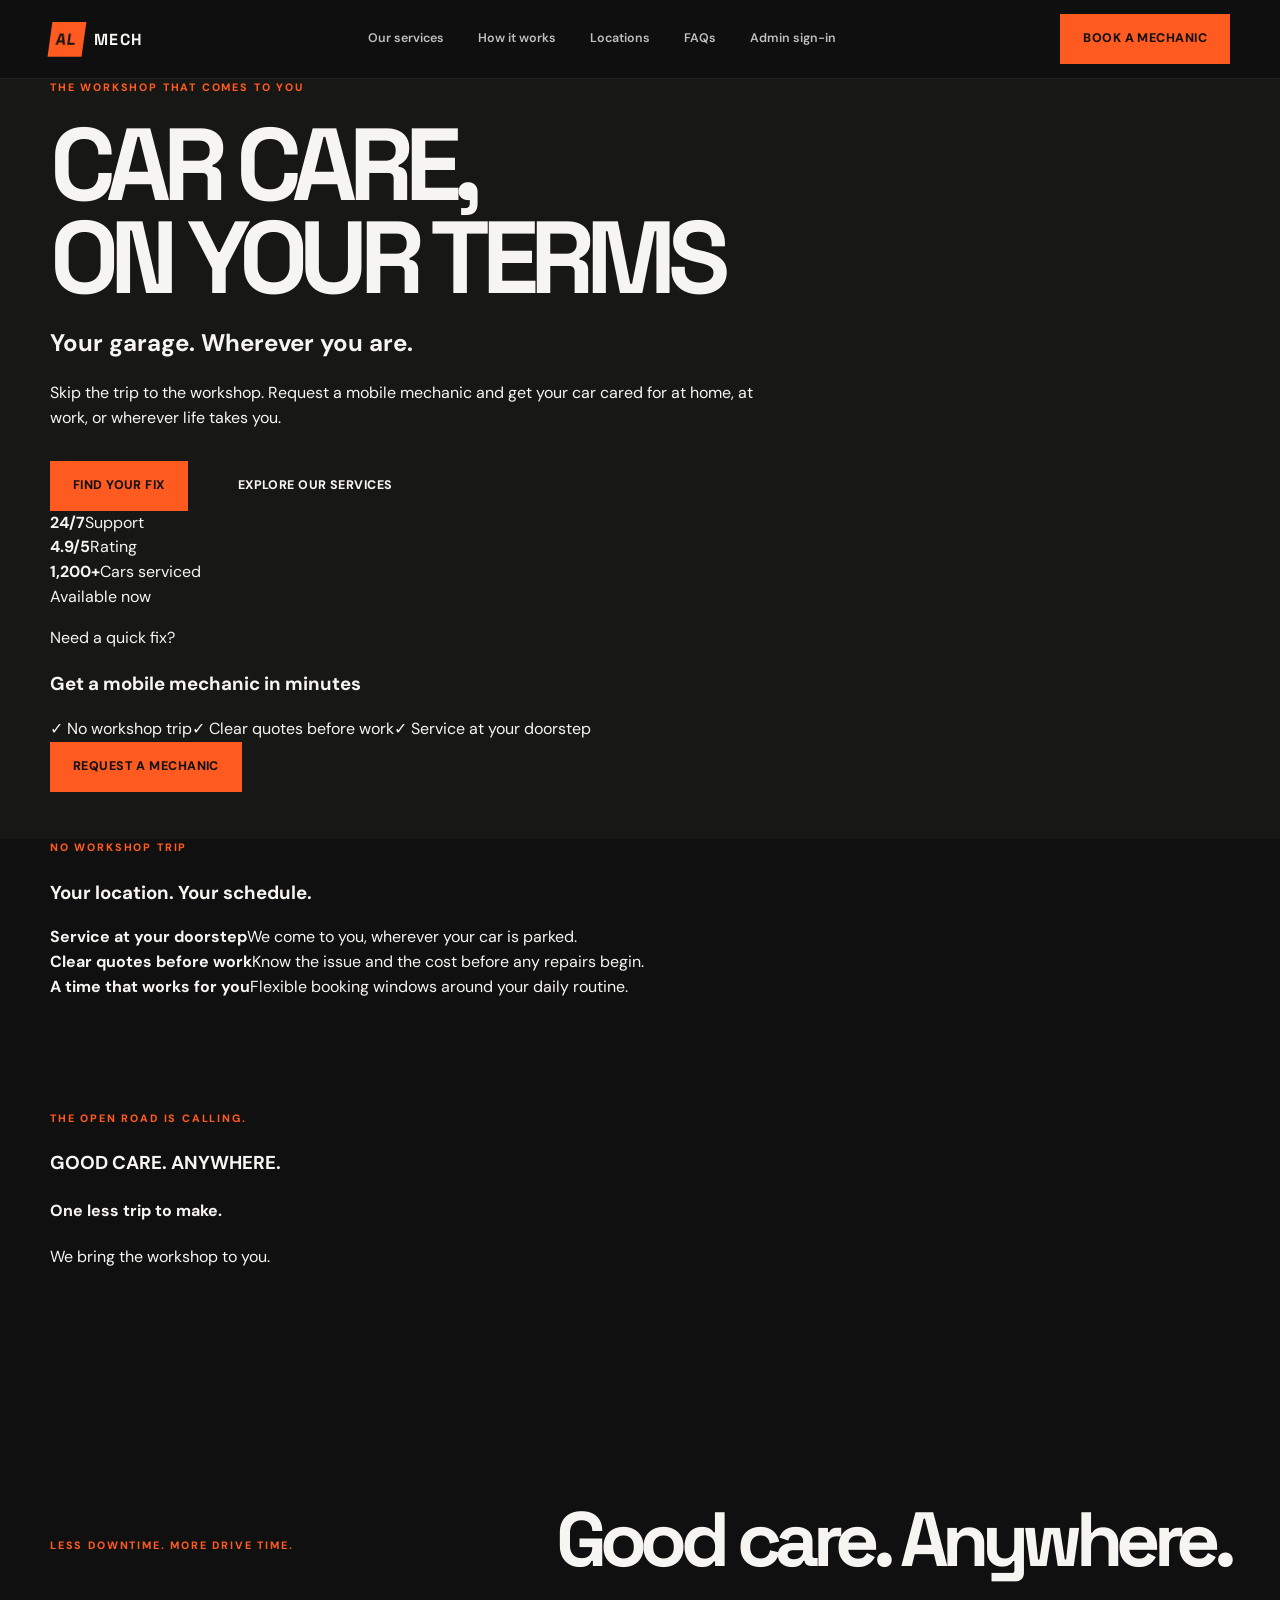
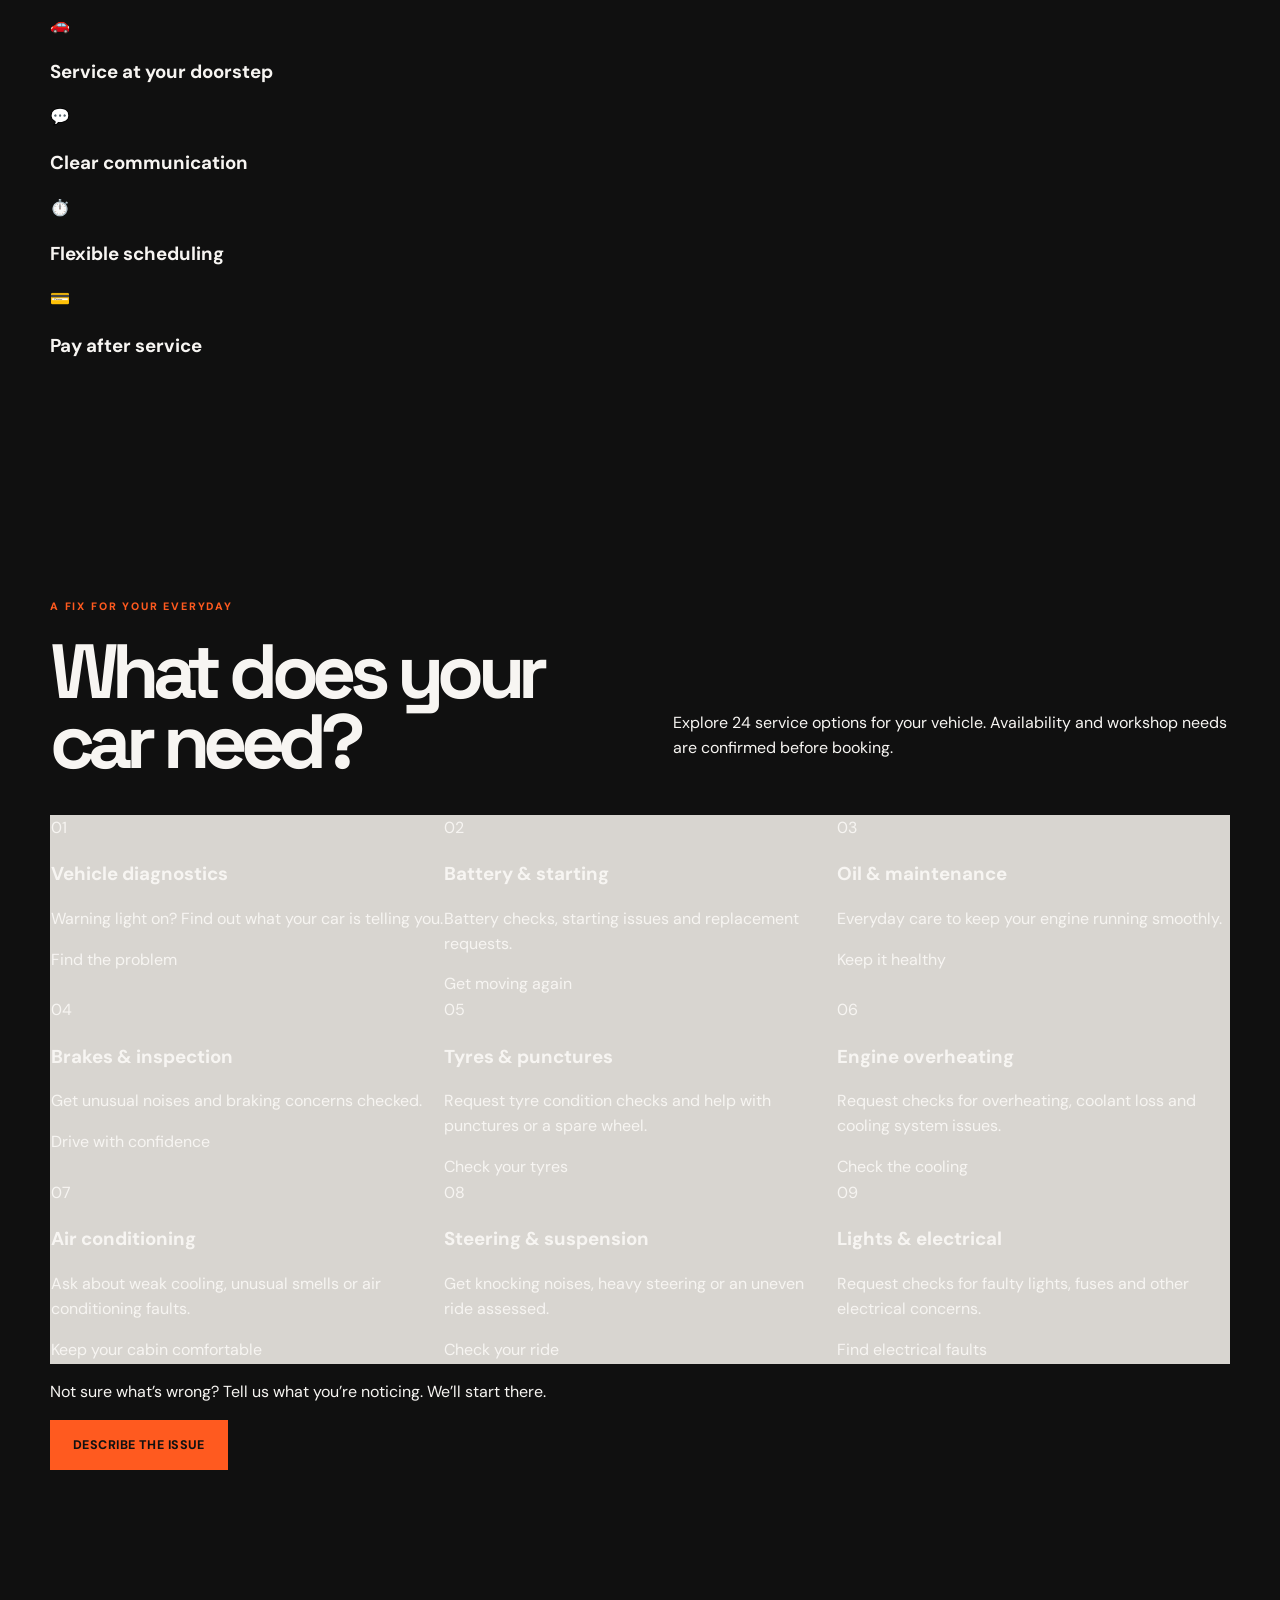
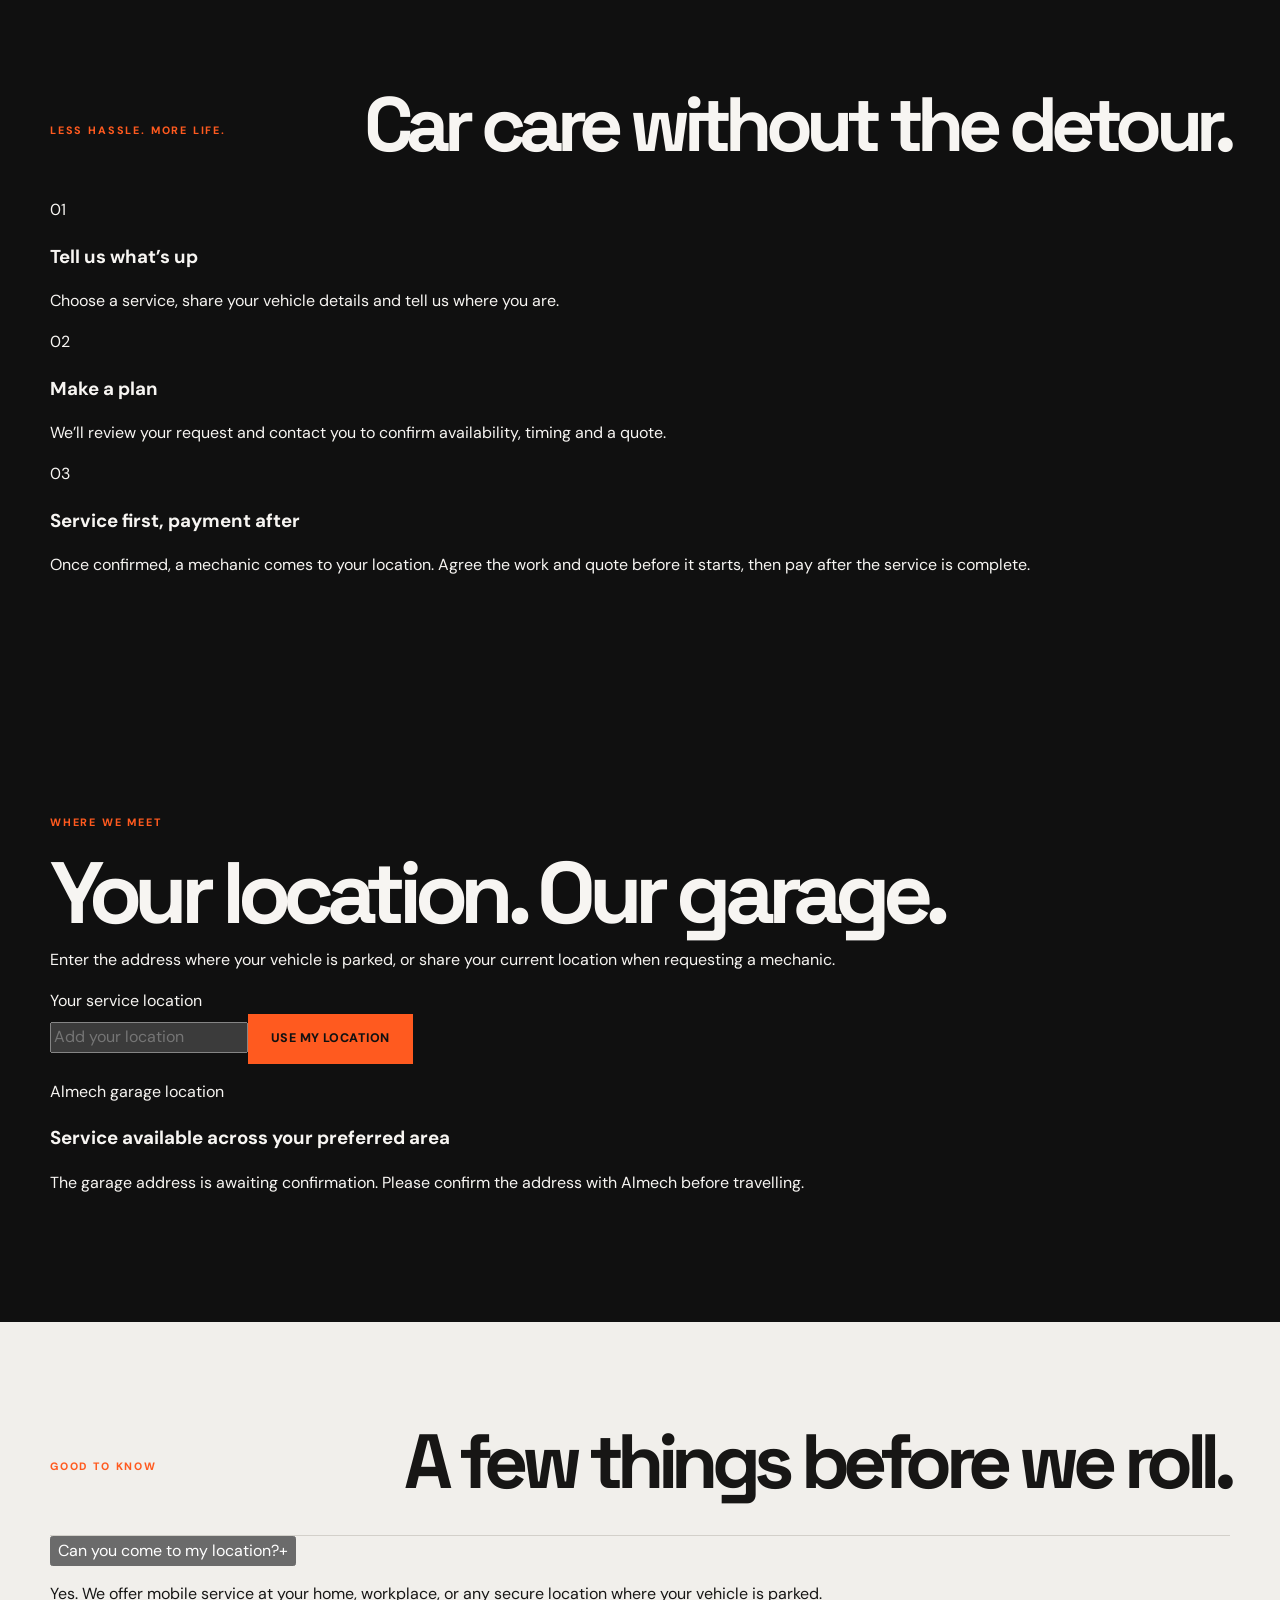
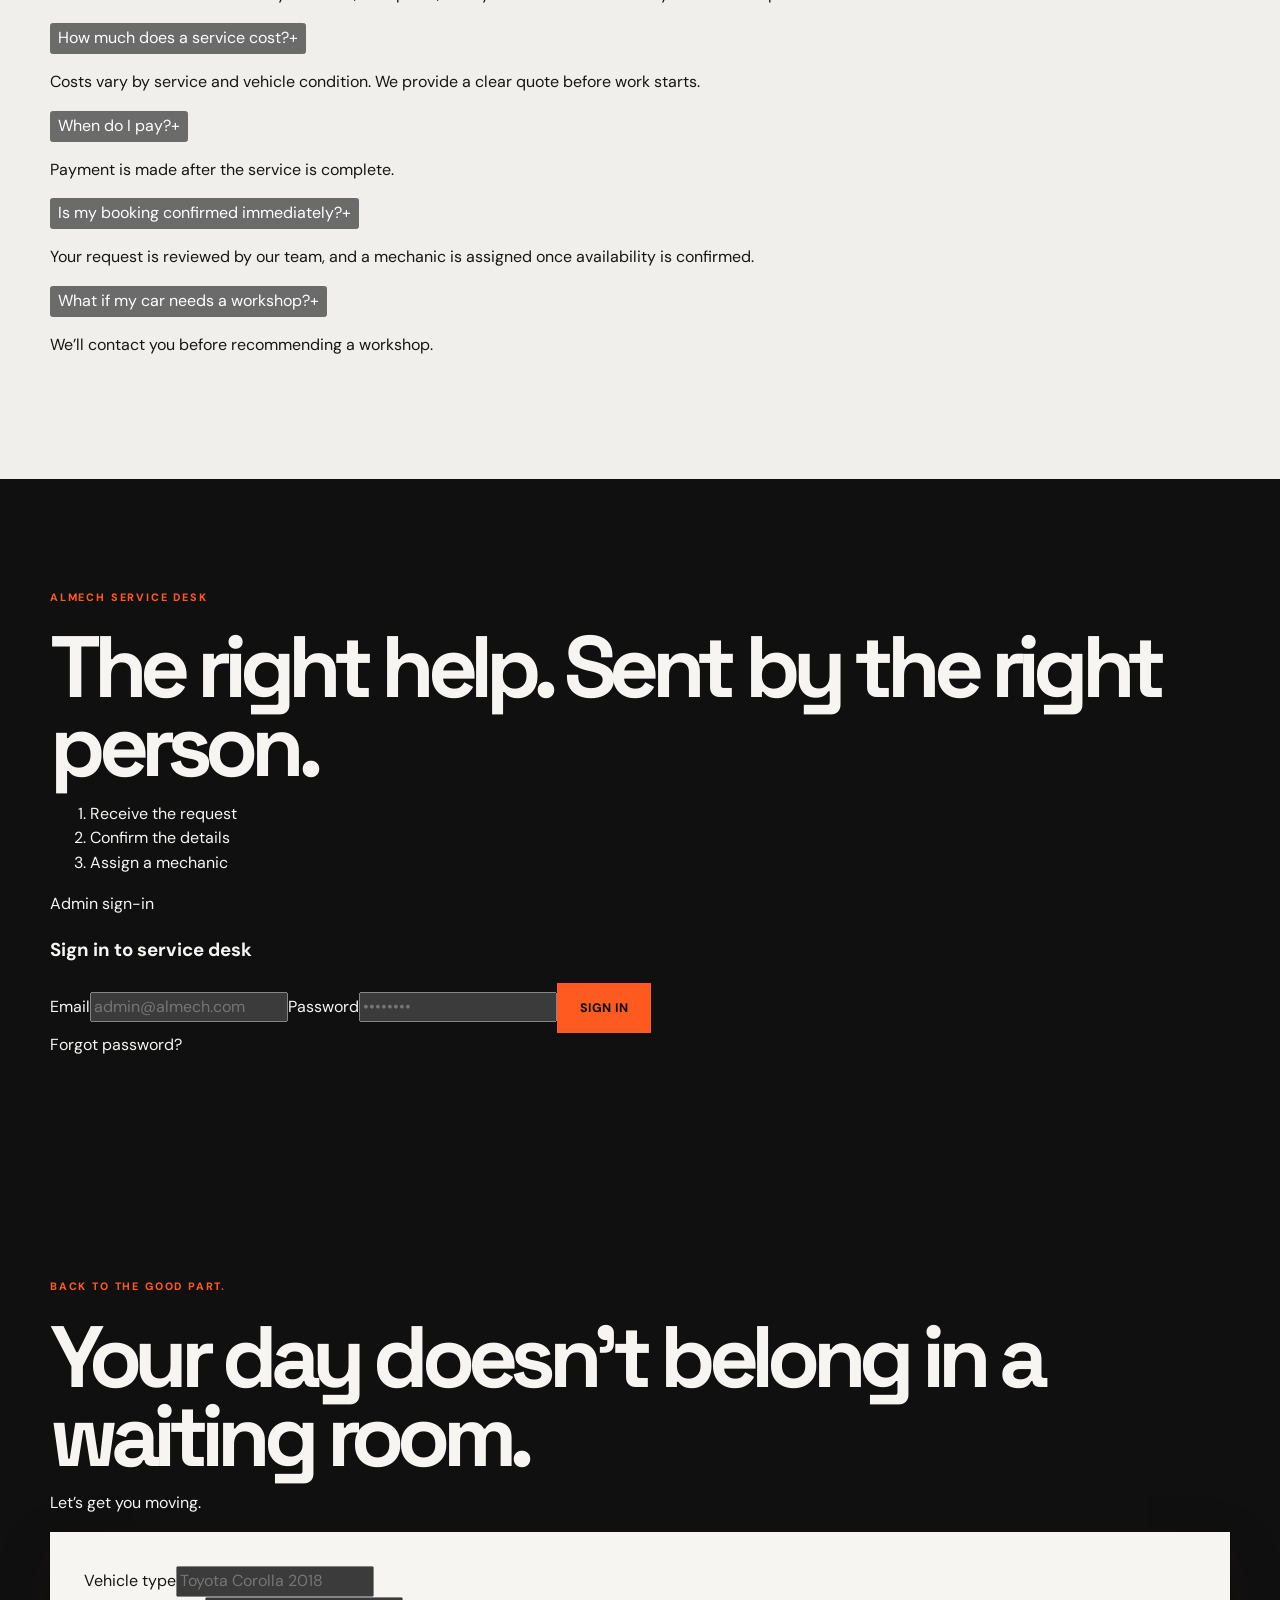
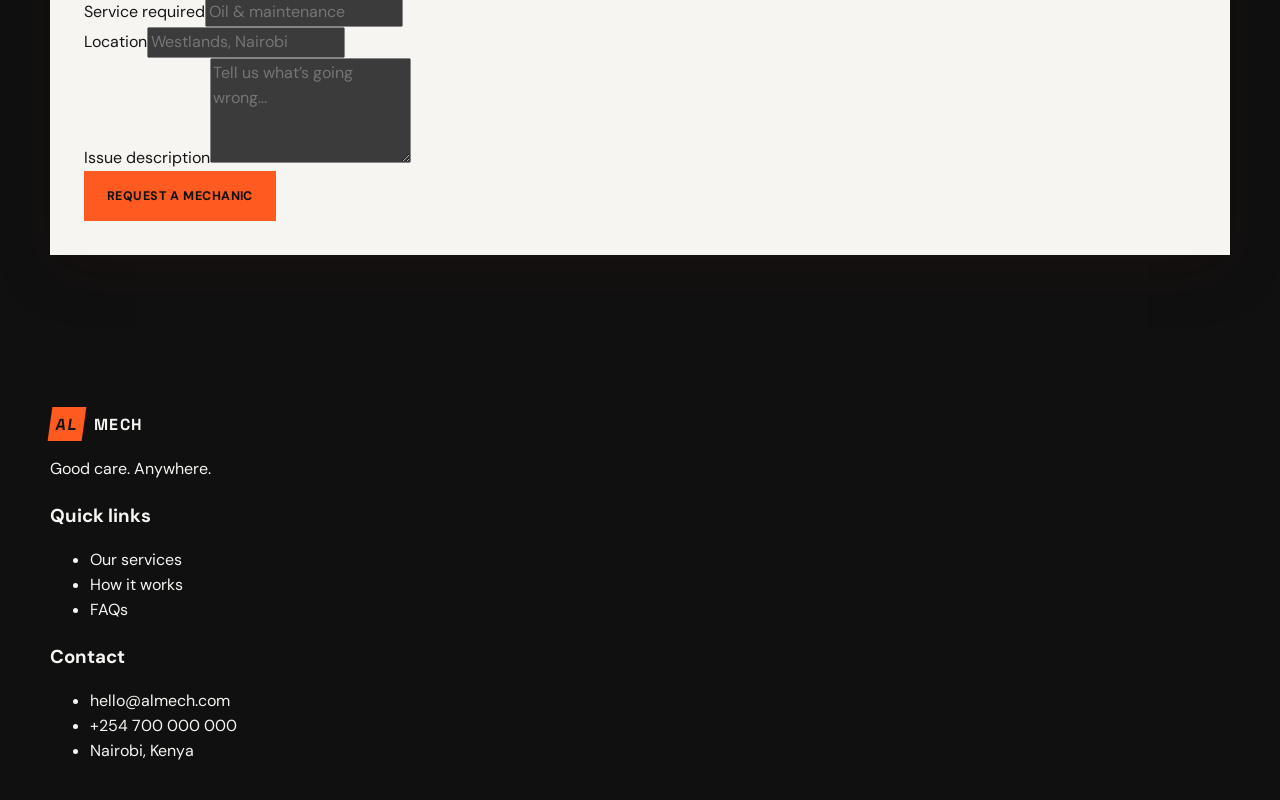
==== commit 0ee25e25: "Activate ALMECH upgrade and keep the source draft under "new index_version 1.html"" ====
--- a/index.html
+++ b/index.html
@@ -3,86 +3,32 @@
   <head>
     <meta charset="UTF-8" />
     <meta name="viewport" content="width=device-width, initial-scale=1.0" />
-    <meta name="theme-color" content="#101010" />
-    <title>ALMECH | Mobile car care, on your terms</title>
-    <meta name="description" content="Book a mobile mechanic with ALMECH. Diagnostics, maintenance and repairs at your home, workplace or roadside location." />
+    <title>ALMECH | Your garage. Wherever you are.</title>
+    <meta name="description" content="ALMECH brings the workshop to you with mobile garage services, diagnostics, maintenance and repairs at your location." />
     <link rel="preconnect" href="https://fonts.googleapis.com" />
     <link rel="preconnect" href="https://fonts.gstatic.com" crossorigin />
-    <link href="https://fonts.googleapis.com/css2?family=DM+Sans:wght@400;500;600;700;800&family=Space+Grotesk:wght@400;500;600;700&display=swap" rel="stylesheet" />
+    <link href="https://fonts.googleapis.com/css2?family=Inter:wght@400;500;600;700;800;900&display=swap" rel="stylesheet" />
     <link rel="stylesheet" href="styles.css" />
   </head>
   <body>
-    <header class="site-header">
-      <div class="container nav-bar">
-        <a href="#top" class="brand" aria-label="ALMECH home"><span class="brand-mark">A</span><span>AL<span class="brand-light">MECH</span></span></a>
-        <nav class="main-nav" aria-label="Main navigation">
-          <a href="#services">Services</a><a href="#how-it-works">How it works</a><a href="#why-almech">Why ALMECH</a><a href="#faq">FAQs</a>
-        </nav>
-        <a href="#book" class="btn btn-primary nav-cta">Book a mechanic <span aria-hidden="true">↗</span></a>
-      </div>
-    </header>
-
+    <header class="site-header"><div class="container nav-bar">
+      <a href="#top" class="brand" aria-label="ALMECH home"><span class="brand-mark">AL</span><span>MECH</span></a>
+      <nav class="main-nav" aria-label="Main navigation"><a href="#services">Our services</a><a href="#how-it-works">How it works</a><a href="#locations">Locations</a><a href="#faqs">FAQs</a><a href="#admin">Admin sign-in</a></nav>
+      <a href="#book" class="btn btn-primary">Book a mechanic</a>
+    </div></header>
     <main id="top">
-      <section class="hero">
-        <div class="hero-shade"></div>
-        <div class="container hero-content">
-          <div class="hero-copy">
-            <p class="eyebrow"><span class="eyebrow-line"></span> MOBILE AUTO CARE · NAIROBI</p>
-            <h1>THE GARAGE<br />COMES <span>TO YOU.</span></h1>
-            <p class="hero-lead">Expert car care without the workshop detour. Book a mechanic to meet you at home, at work, or wherever your car needs help.</p>
-            <div class="hero-actions"><a href="#book" class="btn btn-primary">Book your mechanic <span aria-hidden="true">↗</span></a><a href="#services" class="text-link">Explore services <span aria-hidden="true">↓</span></a></div>
-            <div class="hero-proof"><span class="proof-icon">✳</span><span>Clear quotes before work begins</span><span class="proof-divider"></span><span>Service at your location</span></div>
-          </div>
-          <div class="hero-side-note"><span class="side-line"></span><span>CAR CARE<br />ON YOUR TERMS</span></div>
-          <div class="hero-index"><span>01</span><span class="index-line"></span><span>04</span></div>
-        </div>
-      </section>
-
-      <section class="ticker" aria-label="ALMECH services"><div class="ticker-track"><span>DIAGNOSTICS</span><b>✳</b><span>MAINTENANCE</span><b>✳</b><span>REPAIRS</span><b>✳</b><span>AT YOUR LOCATION</span><b>✳</b><span>DIAGNOSTICS</span><b>✳</b><span>MAINTENANCE</span><b>✳</b><span>REPAIRS</span><b>✳</b><span>AT YOUR LOCATION</span><b>✳</b></div></section>
-
-      <section class="section intro" id="why-almech"><div class="container intro-grid"><div><p class="eyebrow eyebrow-dark">LESS WAITING. MORE LIVING.</p><h2>YOUR TIME IS<br />BETTER <span>SPENT.</span></h2></div><div class="intro-copy"><p class="intro-large">Skip the garage runaround.</p><p>Tell us what your car needs and where it is. Our team will review your request, confirm availability and share a quote before any work starts.</p><a class="arrow-link" href="#how-it-works">Here’s how it works <span>↗</span></a></div></div></section>
-
-      <section class="section services" id="services"><div class="container"><div class="section-heading"><div><p class="eyebrow eyebrow-dark">READY WHEN YOU ARE</p><h2>WHAT'S GOING ON<br />WITH YOUR CAR?</h2></div><p class="section-note">From warning lights to routine care, tell us what you need and we’ll help plan the next step.</p></div><div class="service-grid">
-        <article class="service-card"><span class="service-number">01 / CHECK</span><span class="service-icon">⌁</span><h3>Diagnostics</h3><p>Warning lights, strange sounds or a car that doesn’t feel right.</p><a href="#book" aria-label="Book vehicle diagnostics">BOOK THIS SERVICE <span>↗</span></a></article>
-        <article class="service-card"><span class="service-number">02 / POWER</span><span class="service-icon">ϟ</span><h3>Battery & starting</h3><p>Battery checks and help when your vehicle won’t start.</p><a href="#book" aria-label="Book battery and starting service">BOOK THIS SERVICE <span>↗</span></a></article>
-        <article class="service-card"><span class="service-number">03 / CARE</span><span class="service-icon">◉</span><h3>Oil & maintenance</h3><p>Regular maintenance to help keep your car running smoothly.</p><a href="#book" aria-label="Book oil and maintenance">BOOK THIS SERVICE <span>↗</span></a></article>
-        <article class="service-card"><span class="service-number">04 / SAFETY</span><span class="service-icon">⊕</span><h3>Brakes & inspection</h3><p>Get braking concerns, unusual noises and safety issues checked.</p><a href="#book" aria-label="Book brakes and inspection">BOOK THIS SERVICE <span>↗</span></a></article>
-        <article class="service-card"><span class="service-number">05 / ROAD</span><span class="service-icon">◌</span><h3>Tyres & punctures</h3><p>Request a tyre check or help with a puncture or spare wheel.</p><a href="#book" aria-label="Book tyre service">BOOK THIS SERVICE <span>↗</span></a></article>
-        <article class="service-card"><span class="service-number">06 / OTHER</span><span class="service-icon">＋</span><h3>Something else?</h3><p>Describe the issue in your booking and we’ll take it from there.</p><a href="#book" aria-label="Request another service">TELL US ABOUT IT <span>↗</span></a></article>
-      </div></div></section>
-
-      <section class="steps-section" id="how-it-works"><div class="container"><div class="section-heading steps-heading"><div><p class="eyebrow">STRAIGHTFORWARD FROM START TO FINISH</p><h2>THREE STEPS.<br /><span>ZERO DETOURS.</span></h2></div><p class="section-note">No guesswork. We’ll confirm the details with you before a mechanic is assigned.</p></div><div class="steps-grid"><article class="step"><span class="step-count">01</span><h3>Tell us what’s up</h3><p>Share your contact, vehicle, service and location details.</p></article><article class="step"><span class="step-count">02</span><h3>We make a plan</h3><p>We’ll get in touch to confirm availability, timing and your quote.</p></article><article class="step"><span class="step-count">03</span><h3>Get back on the road</h3><p>Once you approve the plan, your mechanic meets you at the agreed location.</p></article></div></div></section>
-
-      <section class="booking-section" id="book"><div class="container booking-layout"><div class="booking-copy"><p class="eyebrow">LET'S GET YOU MOVING</p><h2>BOOK YOUR<br />MOBILE <span>MECHANIC.</span></h2><p>Send a request and our team will contact you to confirm the details. Your appointment is not confirmed until we contact you.</p><div class="booking-contact"><span class="contact-mark">↗</span><div><strong>Need help right now?</strong><span>Call or WhatsApp <a href="tel:+254700000000">+254 700 000 000</a></span></div></div></div>
-        <form class="booking-form" name="booking" method="POST" data-netlify="true" netlify-honeypot="bot-field" action="/?booking=received" id="bookingForm">
-          <input type="hidden" name="form-name" value="booking" />
-          <p class="hidden-field"><label>Leave this field empty: <input name="bot-field" /></label></p>
-          <div class="form-heading"><span>BOOKING REQUEST</span><span class="required-note">* Required</span></div>
-          <div class="form-grid">
-            <label><span>Your name *</span><input type="text" name="customer_name" autocomplete="name" placeholder="Full name" required maxlength="120" /></label>
-            <label><span>Phone number *</span><input type="tel" name="phone" autocomplete="tel" placeholder="+254 7XX XXX XXX" required maxlength="40" /></label>
-            <label><span>Email address *</span><input type="email" name="email" autocomplete="email" placeholder="you@example.com" required maxlength="254" /></label>
-            <label><span>Vehicle *</span><input type="text" name="vehicle" placeholder="Make, model and year" required maxlength="150" /></label>
-            <label><span>Service needed *</span><select name="service" required><option value="" disabled selected>Select a service</option><option>Vehicle diagnostics</option><option>Battery & starting</option><option>Oil & maintenance</option><option>Brakes & inspection</option><option>Tyres & punctures</option><option>Other / not sure</option></select></label>
-            <label><span>Preferred date *</span><input type="date" name="preferred_date" required /></label>
-            <label class="form-wide"><span>Where is your vehicle? *</span><input type="text" name="location" id="bookingLocation" autocomplete="street-address" placeholder="Estate, street or landmark" required maxlength="300" /><button type="button" class="location-action" id="useLocation">Use my location</button></label>
-            <label class="form-wide"><span>Tell us a little more</span><textarea name="message" rows="3" maxlength="2000" placeholder="Describe the issue or anything our mechanic should know..."></textarea></label>
-          </div>
-          <button type="submit" class="btn btn-primary submit-btn">Send booking request <span>↗</span></button>
-          <p class="privacy-note">Your details are used to respond to this service request. We’ll confirm your appointment directly.</p>
-          <p class="form-message" id="formMessage" role="status" aria-live="polite" hidden></p>
-        </form>
-      </div></section>
-
-      <section class="faq-section" id="faq"><div class="container faq-layout"><div><p class="eyebrow eyebrow-dark">GOOD TO KNOW</p><h2>BEFORE WE<br />GET ROLLING.</h2><p class="section-note">Still have a question? Contact our team and we’ll be happy to help.</p></div><div class="faq-list">
-        <details><summary>Is my appointment confirmed when I submit the form?</summary><p>No. This is a booking request. Our team will contact you to confirm availability, timing and the quote.</p></details>
-        <details><summary>Where can the mechanic meet me?</summary><p>Share the location where your vehicle is parked. We’ll confirm whether mobile service is available for that location and repair.</p></details>
-        <details><summary>When will I know the price?</summary><p>We’ll discuss the issue and provide a quote before work begins. No repair should proceed until you approve the plan.</p></details>
-        <details><summary>What if I’m not sure which service to choose?</summary><p>Select “Other / not sure” and describe the symptoms in your request. Our team can help identify the next step.</p></details>
-      </div></div></section>
+      <section class="hero"><div class="container hero-grid"><div class="hero-copy"><p class="eyebrow">THE WORKSHOP THAT COMES TO YOU</p><h1>CAR CARE,<br />ON YOUR TERMS</h1><h2>Your garage. Wherever you are.</h2><p class="lead">Skip the trip to the workshop. Request a mobile mechanic and get your car cared for at home, at work, or wherever life takes you.</p><div class="hero-actions"><a href="#book" class="btn btn-primary">Find your fix</a><a href="#services" class="btn btn-secondary">Explore our services</a></div><div class="hero-mini-stats"><div><strong>24/7</strong><span>Support</span></div><div><strong>4.9/5</strong><span>Rating</span></div><div><strong>1,200+</strong><span>Cars serviced</span></div></div></div><div class="hero-panel"><div class="panel-topline"><span class="dot"></span><span>Available now</span></div><div class="panel-card"><p class="small-label">Need a quick fix?</p><h3>Get a mobile mechanic in minutes</h3><div class="check-list"><span>✓ No workshop trip</span><span>✓ Clear quotes before work</span><span>✓ Service at your doorstep</span></div><a href="#book" class="btn btn-primary full-width">Request a mechanic</a></div></div></div></section>
+      <section class="feature-band"><div class="container feature-band-inner"><div class="feature-copy"><p class="eyebrow dark">NO WORKSHOP TRIP</p><h3>Your location. Your schedule.</h3></div><div class="feature-grid"><div class="feature-item"><strong>Service at your doorstep</strong><span>We come to you, wherever your car is parked.</span></div><div class="feature-item"><strong>Clear quotes before work</strong><span>Know the issue and the cost before any repairs begin.</span></div><div class="feature-item"><strong>A time that works for you</strong><span>Flexible booking windows around your daily routine.</span></div></div></div></section>
+      <section class="section intro-banner"><div class="container intro-layout"><div><p class="eyebrow dark">THE OPEN ROAD IS CALLING.</p><h3>GOOD CARE. ANYWHERE.</h3></div><div class="intro-stat-block"><h4>One less trip to make.</h4><p>We bring the workshop to you.</p></div></div></section>
+      <section class="section benefits"><div class="container"><div class="section-heading"><p class="eyebrow dark">LESS DOWNTIME. MORE DRIVE TIME.</p><h2>Good care. Anywhere.</h2></div><div class="benefit-grid"><div class="benefit-box"><span class="icon">🚗</span><h3>Service at your doorstep</h3></div><div class="benefit-box"><span class="icon">💬</span><h3>Clear communication</h3></div><div class="benefit-box"><span class="icon">⏱️</span><h3>Flexible scheduling</h3></div><div class="benefit-box"><span class="icon">💳</span><h3>Pay after service</h3></div></div></div></section>
+      <section id="services" class="section services-section"><div class="container"><div class="section-heading split-heading"><div><p class="eyebrow dark">A FIX FOR YOUR EVERYDAY</p><h2>What does your car need?</h2></div><p class="section-intro">Explore 24 service options for your vehicle. Availability and workshop needs are confirmed before booking.</p></div><div class="service-grid"><article class="service-item"><span class="service-index">01</span><h3>Vehicle diagnostics</h3><p>Warning light on? Find out what your car is telling you.</p><a href="#book">Find the problem</a></article><article class="service-item"><span class="service-index">02</span><h3>Battery & starting</h3><p>Battery checks, starting issues and replacement requests.</p><a href="#book">Get moving again</a></article><article class="service-item"><span class="service-index">03</span><h3>Oil & maintenance</h3><p>Everyday care to keep your engine running smoothly.</p><a href="#book">Keep it healthy</a></article><article class="service-item"><span class="service-index">04</span><h3>Brakes & inspection</h3><p>Get unusual noises and braking concerns checked.</p><a href="#book">Drive with confidence</a></article><article class="service-item"><span class="service-index">05</span><h3>Tyres & punctures</h3><p>Request tyre condition checks and help with punctures or a spare wheel.</p><a href="#book">Check your tyres</a></article><article class="service-item"><span class="service-index">06</span><h3>Engine overheating</h3><p>Request checks for overheating, coolant loss and cooling system issues.</p><a href="#book">Check the cooling</a></article><article class="service-item"><span class="service-index">07</span><h3>Air conditioning</h3><p>Ask about weak cooling, unusual smells or air conditioning faults.</p><a href="#book">Keep your cabin comfortable</a></article><article class="service-item"><span class="service-index">08</span><h3>Steering & suspension</h3><p>Get knocking noises, heavy steering or an uneven ride assessed.</p><a href="#book">Check your ride</a></article><article class="service-item"><span class="service-index">09</span><h3>Lights & electrical</h3><p>Request checks for faulty lights, fuses and other electrical concerns.</p><a href="#book">Find electrical faults</a></article></div><div class="callout-box"><p>Not sure what’s wrong? Tell us what you’re noticing. We’ll start there.</p><a href="#book" class="btn btn-primary">Describe the issue</a></div></div></section>
+      <section id="how-it-works" class="section workflow-section"><div class="container"><div class="section-heading center-heading"><p class="eyebrow dark">LESS HASSLE. MORE LIFE.</p><h2>Car care without the detour.</h2></div><div class="workflow-grid"><div class="step-card"><span class="step-number">01</span><h3>Tell us what’s up</h3><p>Choose a service, share your vehicle details and tell us where you are.</p></div><div class="step-card"><span class="step-number">02</span><h3>Make a plan</h3><p>We’ll review your request and contact you to confirm availability, timing and a quote.</p></div><div class="step-card"><span class="step-number">03</span><h3>Service first, payment after</h3><p>Once confirmed, a mechanic comes to your location. Agree the work and quote before it starts, then pay after the service is complete.</p></div></div></div></section>
+      <section id="locations" class="section location-section"><div class="container location-grid"><div class="location-content"><p class="eyebrow dark">WHERE WE MEET</p><h2>Your location. Our garage.</h2><p>Enter the address where your vehicle is parked, or share your current location when requesting a mechanic.</p><div class="location-box"><label for="locationInput">Your service location</label><div class="location-input-wrap"><input id="locationInput" type="text" placeholder="Add your location" /><button type="button" class="btn btn-primary small-btn">Use my location</button></div></div></div><div class="location-card"><p class="small-label">Almech garage location</p><h3>Service available across your preferred area</h3><p>The garage address is awaiting confirmation. Please confirm the address with Almech before travelling.</p></div></div></section>
+      <section class="section faq-section" id="faqs"><div class="container faq-wrap"><div class="section-heading"><p class="eyebrow dark">GOOD TO KNOW</p><h2>A few things before we roll.</h2></div><div class="faq-list"><div class="faq-item active"><button class="faq-question" type="button">Can you come to my location?<span>+</span></button><div class="faq-answer"><p>Yes. We offer mobile service at your home, workplace, or any secure location where your vehicle is parked.</p></div></div><div class="faq-item"><button class="faq-question" type="button">How much does a service cost?<span>+</span></button><div class="faq-answer"><p>Costs vary by service and vehicle condition. We provide a clear quote before work starts.</p></div></div><div class="faq-item"><button class="faq-question" type="button">When do I pay?<span>+</span></button><div class="faq-answer"><p>Payment is made after the service is complete.</p></div></div><div class="faq-item"><button class="faq-question" type="button">Is my booking confirmed immediately?<span>+</span></button><div class="faq-answer"><p>Your request is reviewed by our team, and a mechanic is assigned once availability is confirmed.</p></div></div><div class="faq-item"><button class="faq-question" type="button">What if my car needs a workshop?<span>+</span></button><div class="faq-answer"><p>We’ll contact you before recommending a workshop.</p></div></div></div></div></section>
+      <section class="section admin-section" id="admin"><div class="container admin-wrap"><div class="admin-copy"><p class="eyebrow dark">ALMECH SERVICE DESK</p><h2>The right help. Sent by the right person.</h2><ol><li>Receive the request</li><li>Confirm the details</li><li>Assign a mechanic</li></ol></div><div class="admin-card"><p class="small-label">Admin sign-in</p><h3>Sign in to service desk</h3><form class="admin-form"><label><span>Email</span><input type="email" placeholder="admin@almech.com" /></label><label><span>Password</span><input type="password" placeholder="••••••••" /></label><button type="submit" class="btn btn-primary full-width">Sign in</button></form><a class="admin-link" href="#">Forgot password?</a></div></div></section>
+      <section id="book" class="section book-section"><div class="container book-panel"><div class="book-copy"><p class="eyebrow dark">BACK TO THE GOOD PART.</p><h2>Your day doesn’t belong in a waiting room.</h2><p>Let’s get you moving.</p></div><form class="booking-form" id="bookingForm"><div class="field-row"><label><span>Vehicle type</span><input type="text" name="vehicle" placeholder="Toyota Corolla 2018" required /></label></div><div class="field-row"><label><span>Service required</span><input type="text" name="service" placeholder="Oil & maintenance" required /></label></div><div class="field-row"><label><span>Location</span><input type="text" name="location" placeholder="Westlands, Nairobi" required /></label></div><div class="field-row"><label><span>Issue description</span><textarea name="issue" rows="4" placeholder="Tell us what’s going wrong..." required></textarea></label></div><button type="submit" class="btn btn-primary full-width">Request a mechanic</button></form></div></section>
     </main>
-
-    <footer class="site-footer"><div class="container footer-top"><a href="#top" class="brand footer-brand"><span class="brand-mark">A</span><span>AL<span class="brand-light">MECH</span></span></a><p>MOBILE CAR CARE.<br /><span>WITHOUT THE DETOUR.</span></p><a class="footer-call" href="tel:+254700000000">CALL ALMECH <span>↗</span></a></div><div class="container footer-bottom"><span>© <span id="year"></span> ALMECH. All rights reserved.</span><span>Nairobi, Kenya · Mobile service by request</span></div></footer>
+    <footer class="site-footer"><div class="container footer-grid"><div><a href="#top" class="brand footer-brand" aria-label="ALMECH homepage"><span class="brand-mark">AL</span><span>MECH</span></a><p>Good care. Anywhere.</p></div><div><h3>Quick links</h3><ul><li><a href="#services">Our services</a></li><li><a href="#how-it-works">How it works</a></li><li><a href="#faqs">FAQs</a></li></ul></div><div><h3>Contact</h3><ul><li>hello@almech.com</li><li>+254 700 000 000</li><li>Nairobi, Kenya</li></ul></div></div></footer>
     <script src="script.js"></script>
   </body>
 </html>
